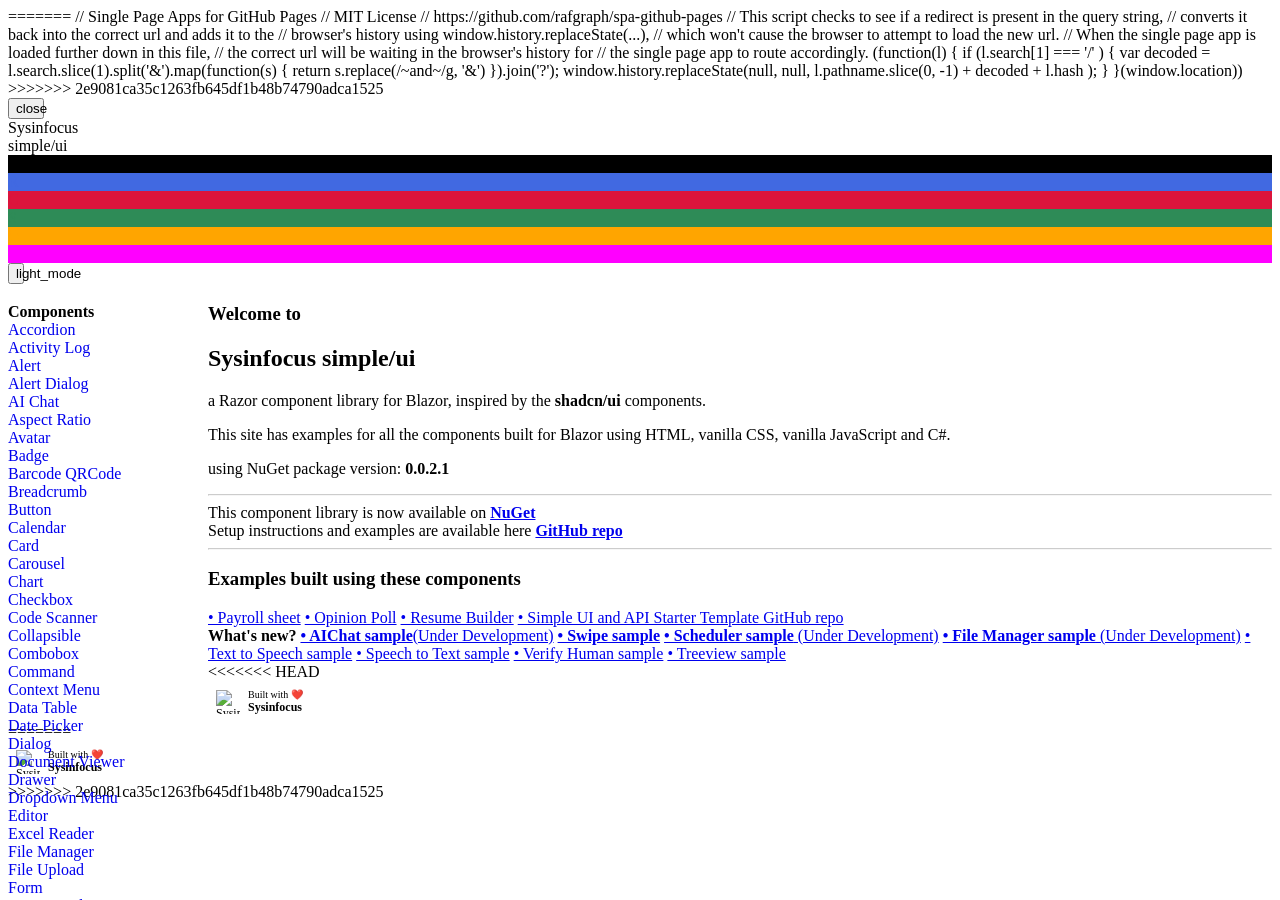
==== index.html @ c7c2d67d "Merge branch 'main' of https://github.com/Sysinfocus/shadcn-inspired" ====
<!DOCTYPE html>
<html lang="en">

<head>
    <meta charset="utf-8" />
    <title>Sysinfocus simple/ui - Blazor Components inspired by shadcn/ui</title>
    <meta name="viewport" content="width=device-width, initial-scale=1.0">
    <meta name="description" content="Sysinfocus simple/ui - Blazor Components inspired by shadcn/ui" />
    <base href="/shadcn-inspired/" />
    <link href="favicon.ico" rel="icon" />
    <link rel="preconnect" href="https://cdn.jsdelivr.net" />
    <link rel="preconnect" href="https://fonts.googleapis.com" />
    <link rel="preconnect" href="https://fonts.gstatic.com" />
    <link rel="preconnect" href="https://cdnjs.cloudflare.com" />
    <link rel="preconnect" href="https://unpkg.com" />
    <link href="css/app.css" rel="stylesheet" />    
    <link href="_content/Sysinfocus.AspNetCore.Components/styles.css" rel="stylesheet" />
    <link href="_content/Sysinfocus.AspNetCore.Components/Sysinfocus.AspNetCore.Components.bundle.scp.css" rel="stylesheet" />
    <link href="_content/Sysinfocus.AspNetCore.Components.AIChat/Sysinfocus.AspNetCore.Components.AIChat.bundle.scp.css" rel="stylesheet" />
    <script type="text/javascript">
<<<<<<< HEAD
        if (location.href.indexOf("github") >= 0) {
            document.querySelector("base").href = "/shadcn-inspired/";
            // Single Page Apps for GitHub Pages
            // MIT License
            // https://github.com/rafgraph/spa-github-pages
            // This script checks to see if a redirect is present in the query string,
            // converts it back into the correct url and adds it to the
            // browser's history using window.history.replaceState(...),
            // which won't cause the browser to attempt to load the new url.
            // When the single page app is loaded further down in this file,
            // the correct url will be waiting in the browser's history for
            // the single page app to route accordingly.

            (function(l) {
             if (l.search[1] === '/' ) {
              var decoded = l.search.slice(1).split('&').map(function(s) {
              return s.replace(/~and~/g, '&')
              }).join('?');
              window.history.replaceState(null, null,
                  l.pathname.slice(0, -1) + decoded + l.hash
               );
              }
             }(window.location))
         }
    </script>
=======

        // Single Page Apps for GitHub Pages
        // MIT License
        // https://github.com/rafgraph/spa-github-pages
        // This script checks to see if a redirect is present in the query string,
        // converts it back into the correct url and adds it to the
        // browser's history using window.history.replaceState(...),
        // which won't cause the browser to attempt to load the new url. 
        // When the single page app is loaded further down in this file,
        // the correct url will be waiting in the browser's history for
        // the single page app to route accordingly.
      
        (function(l) {
         if (l.search[1] === '/' ) {
          var decoded = l.search.slice(1).split('&').map(function(s) { 
          return s.replace(/~and~/g, '&')
          }).join('?');
          window.history.replaceState(null, null,
              l.pathname.slice(0, -1) + decoded + l.hash
           );
          }
         }(window.location))
      </script>
>>>>>>> 2e9081ca35c1263fb645df1b48b74790adca1525
</head>

<body>
    <div id="app">
        <div class="container">
            <div class="header-wrapper">
                <div class="header-overlay"></div>
                <div class="header-content">
                    <div class="flex g4 aic"><button type="button" id="btn-9e689f9f-df72-4635-8cf8-0d251e456dd4" class="sbc-button icon regular nostyle " style="width:36px; " b-dxlcnpbuql=""><span class="material-symbols-outlined" b-dxlcnpbuql="">close</span></button><a class="flex g4" href="." style="text-decoration: none; color: inherit; align-items: center"><div class="large desktop normal">Sysinfocus </div><div class="large normal" style="color: var(--btn-primary-bg)">simple/ui</div></a></div>
                    <div class="flex g4 aic">
                        <div class="sbc-avatar tiny " style="background-color: black; color: black" title="Default" b-0d20zdvh5e="">D</div>
                        <div class="sbc-avatar tiny " style="background-color: royalblue; color: royalblue" title="Royalblue" b-0d20zdvh5e="">R</div>
                        <div class="sbc-avatar tiny " style="background-color: crimson; color: crimson" title="Crimson" b-0d20zdvh5e="">C</div>
                        <div class="sbc-avatar tiny " style="background-color: seagreen; color: seagreen" title="Seagreen" b-0d20zdvh5e="">S</div>
                        <div class="sbc-avatar tiny " style="background-color: orange; color: orange" title="Orange" b-0d20zdvh5e="">O</div>
                        <div class="sbc-avatar tiny " style="background-color: magenta; color: magenta" title="Orange" b-0d20zdvh5e="">O</div>
                        <button type="button" id="btn-e5f72fc3-5f22-4e1c-9db5-f1f274aa58aa" class="sbc-button icon small nostyle rounded " style="width:36px;width: 0 " title="Toggle Theme" b-dxlcnpbuql=""><span class="material-symbols-outlined" b-dxlcnpbuql="">light_mode</span></button>
                    </div>
                </div>
            </div>
            <main>
                <div class="menu" style="position: fixed"><b>Components</b><a href="Examples/AccordionExample" class="menu-item ">Accordion</a><a href="Examples/ActivityLogExample" class="menu-item ">Activity Log</a><a href="Examples/AlertExample" class="menu-item ">Alert</a><a href="Examples/AlertDialogExample" class="menu-item ">Alert Dialog</a><a href="Examples/AIChatExample" class="menu-item ">AI Chat</a><a href="Examples/AspectRatioExample" class="menu-item ">Aspect Ratio</a><a href="Examples/AvatarExample" class="menu-item ">Avatar</a><a href="Examples/BadgeExample" class="menu-item ">Badge</a><a href="Examples/BarcodeQRCodeExample" class="menu-item ">Barcode QRCode</a><a href="Examples/BreadcrumbExample" class="menu-item ">Breadcrumb</a><a href="Examples/ButtonExample" class="menu-item ">Button</a><a href="Examples/CalendarExample" class="menu-item ">Calendar</a><a href="Examples/CardExample" class="menu-item ">Card</a><a href="Examples/CarouselExample" class="menu-item ">Carousel</a><a href="Examples/ChartExample" class="menu-item ">Chart</a><a href="Examples/CheckboxExample" class="menu-item ">Checkbox</a><a href="Examples/CodeScannerExample" class="menu-item ">Code Scanner</a><a href="Examples/CollapsibleExample" class="menu-item ">Collapsible</a><a href="Examples/ComboboxExample" class="menu-item ">Combobox</a><a href="Examples/CommandExample" class="menu-item ">Command</a><a href="Examples/ContextMenuExample" class="menu-item ">Context Menu</a><a href="Examples/DataTableExample" class="menu-item ">Data Table</a><a href="Examples/DatePickerExample" class="menu-item ">Date Picker</a><a href="Examples/DialogExample" class="menu-item ">Dialog</a><a href="Examples/DocumentViewerExample" class="menu-item ">Document Viewer</a><a href="Examples/DrawerExample" class="menu-item ">Drawer</a><a href="Examples/DropdownMenuExample" class="menu-item ">Dropdown Menu</a><a href="Examples/EditorExample" class="menu-item ">Editor</a><a href="Examples/ExcelReaderExample" class="menu-item ">Excel Reader</a><a href="Examples/FileManagerExample" class="menu-item ">File Manager</a><a href="Examples/FileUploadExample" class="menu-item ">File Upload</a><a href="Examples/FormExample" class="menu-item ">Form</a><a href="Examples/HoverCardExample" class="menu-item ">Hover Card</a><a href="Examples/InputExample" class="menu-item ">Input</a><a href="Examples/InputOTPExample" class="menu-item ">Input OTP</a><a href="Examples/LabelExample" class="menu-item ">Label</a><a href="Examples/LottieExample" class="menu-item ">Lottie</a><a href="Examples/MapsExample" class="menu-item ">Maps</a><a href="Examples/MenubarExample" class="menu-item ">Menubar</a><a href="Examples/NavigationMenuExample" class="menu-item ">Navigation Menu</a><a href="Examples/PaginationExample" class="menu-item ">Pagination</a><a href="Examples/PopoverExample" class="menu-item ">Popover</a><a href="Examples/ProgressExample" class="menu-item ">Progress</a><a href="Examples/RadioGroupExample" class="menu-item ">Radio Group</a><a href="Examples/ResizableExample" class="menu-item ">Resizable</a><a href="Examples/SaveFilePickerExample" class="menu-item ">Save File Picker</a><a href="Examples/SchedulerExample" class="menu-item ">Scheduler</a><a href="Examples/ScrollAreaExample" class="menu-item ">Scroll Area</a><a href="Examples/SelectExample" class="menu-item ">Select</a><a href="Examples/SeparatorExample" class="menu-item ">Separator</a><a href="Examples/SheetExample" class="menu-item ">Sheet</a><a href="Examples/SkeletonExample" class="menu-item ">Skeleton</a><a href="Examples/SignatureExample" class="menu-item ">Signature</a><a href="Examples/SliderExample" class="menu-item ">Slider</a><a href="Examples/SonnerExample" class="menu-item ">Sonner</a><a href="Examples/SortableExample" class="menu-item ">Sortable</a><a href="Examples/SpeechToTextExample" class="menu-item ">Speech To Text</a><a href="Examples/SwipeExample" class="menu-item ">Swipe</a><a href="Examples/SwitchExample" class="menu-item ">Switch</a><a href="Examples/TableExample" class="menu-item ">Table</a><a href="Examples/TabsExample" class="menu-item ">Tabs</a><a href="Examples/TextareaExample" class="menu-item ">Textarea</a><a href="Examples/TextToSpeechExample" class="menu-item ">Text To Speech</a><a href="Examples/TimePickerExample" class="menu-item ">Time Picker</a><a href="Examples/ToastExample" class="menu-item ">Toast</a><a href="Examples/ToggleExample" class="menu-item ">Toggle</a><a href="Examples/ToggleGroupExample" class="menu-item ">Toggle Group</a><a href="Examples/TooltipExample" class="menu-item ">Tooltip</a><a href="Examples/TreeviewExample" class="menu-item ">Treeview</a><a href="Examples/VerifyHumanExample" class="menu-item ">Verify Human</a><a href="Examples/VideoExample" class="menu-item ">Video</a><a href="Examples/WidgetExample" class="menu-item ">Widget</a></div>
                <style>
                    .menu-item { display: flex; justify-content: space-between; align-items: center; text-decoration: none !important }
                    .menu-item:hover { font-weight: bold }
                    .menu-item.active { font-weight: bold !important }
                </style><div class="examples" style="margin-left: 200px; width: calc(100% - 200px)">
                    <section>
                        <div class="flex-col g8">
                            <h3>Welcome to</h3>
                            <h2>Sysinfocus <span style="color: var(--btn-primary-bg)">simple/ui</span></h2>
                            <p>a Razor component library for Blazor, inspired by the <b>shadcn/ui</b> components.</p>
                            <p>This site has examples for all the components built for Blazor using HTML, vanilla CSS, vanilla JavaScript and C#.</p>
                            <p>using NuGet package version: <b>0.0.2.1</b></p>
                            <hr style="opacity: 0.5" />
                            <div class="flex-col g4 mt1">
                                <div class="mb1">
                                    This component library is now available on <a href="https://www.nuget.org/packages/Sysinfocus.AspNetCore.Components" target="_blank"><b>NuGet</b></a><br>
                                    Setup instructions and examples are available here <a href="https://github.com/sysinfocus/simple-ui" target="_blank"><b>GitHub repo</b></a>
                                </div>
                            </div>                            
                            <hr style="opacity: 0.5" />
                            <div class="flex-col mtb1 g8">
                                <h3 class="large">Examples built using these components</h3>
                                <a href="https://sparkling-marzipan-a92604.netlify.app/" target="_blank">• Payroll sheet</a>
                                <a href="https://opinion.sysinfocus.com/" target="_blank">• Opinion Poll</a>
                                <a href="https://gorgeous-raindrop-9b504f.netlify.app/" target="_blank">• Resume Builder</a>
                                <a href="https://github.com/Sysinfocus/SUIA" target="_blank">• Simple UI and API Starter Template GitHub repo</a>
                            </div>
                            <div class="sbc-separator-horizontal " b-a729lixv8b=""></div>
                            <div class="flex-col mtb1 g8">
                                <b>What's new?</b>
                                <a href="Examples/AIChatExample"><b>• AIChat sample</b>(Under Development)</a>
                                <a href="Examples/SwipeExample"><b>• Swipe sample</b></a>
                                <a href="Examples/SchedulerExample"><b>• Scheduler sample</b> (Under Development)</a>
                                <a href="Examples/FileManagerExample"><b>• File Manager sample</b> (Under Development)</a>
                                <a href="Examples/TextToSpeechExample">• Text to Speech sample</a>
                                <a href="Examples/SpeechToTextExample">• Speech to Text sample</a>
                                <a href="Examples/VerifyHumanExample">• Verify Human sample</a>
                                <a href="Examples/TreeviewExample">• Treeview sample</a>
                            </div>
                        </div>
                    </section>

<<<<<<< HEAD
                    <div class="mt1">
                        <style>
                            .sbc-about {
                                text-decoration: none;
                                width: fit-content;
                                display: flex;
                                gap: 0.5rem;
                                align-items: center;
                                font-size: 12px;
                                background-color: var(--primary-fg);
                                color: var(--primary-bg);
                                padding: 0.5rem;
                                border-radius: 6px;
                                transition: all 300ms ease-in-out
                            }

                                .sbc-about img {
                                    width: 24px;
                                    height: 24px;
                                    transition: all 300ms ease-in-out
                                }

                                .sbc-about div {
                                    display: flex;
                                    flex-direction: column
                                }

                                .sbc-about:hover {
                                    cursor: pointer
                                }

                                    .sbc-about:hover img {
                                        transform: scale(1.3)
                                    }
                        </style>
                        <a class="sbc-about" href="https://sysinfocus.com/simple-ui/" target="_blank">
                            <img src="https://sysinfocus.github.io/shadcn-inspired/favicon.ico" alt="Sysinfocus">
                            <div>
                                <small>Built with ❤️</small>
                                <b>Sysinfocus</b>
                            </div>
                        </a>
                    </div>
                </div>
            </main>
        </div>
        <!--<div class="app-loading"><span style="--d: 300ms"></span><span style="--d: 200ms"></span><span style="--d: 100ms"></span><span style="--d: 200ms"></span><span style="--d: 300ms"></span></div>-->
    </div>
    <script src="_framework/blazor.webassembly.js"></script>
</body>

</html>
=======
            <div class="mt1"><style>
    .sbc-about { text-decoration:none; width: fit-content; display: flex; gap: 0.5rem; align-items: center; font-size: 12px; background-color: var(--primary-fg); color: var(--primary-bg); padding: 0.5rem; border-radius: 6px; transition: all 300ms ease-in-out }
    .sbc-about img { width: 24px; height: 24px; transition: all 300ms ease-in-out }
    .sbc-about div { display: flex; flex-direction: column }
    .sbc-about:hover { cursor: pointer }
    .sbc-about:hover img { transform: scale(1.3) }
</style>
<a class="sbc-about" href="https://sysinfocus.com/simple-ui/" target="_blank"><img src="https://sysinfocus.github.io/shadcn-inspired/favicon.ico" alt="Sysinfocus">
    <div><small>Built with ❤️</small>
        <b>Sysinfocus</b></div></a></div></div></main></div>
        <!--<div class="app-loading"><span style="--d: 300ms"></span><span style="--d: 200ms"></span><span style="--d: 100ms"></span><span style="--d: 200ms"></span><span style="--d: 300ms"></span></div>-->
    </div>    
    <script src="_framework/blazor.webassembly.js"></script>
</body>

</html>
>>>>>>> 2e9081ca35c1263fb645df1b48b74790adca1525
---- css/app.css ----
* {
    margin: 0;
    padding: 0;
    box-sizing: border-box;
}

.container {
    width: 100%;
    max-height: 100vh;
    margin: auto;
}

main {
    display: grid;
    grid-template-columns: auto 1fr;
    gap: 0;
    max-width: 1400px;
    min-height: 100vh;
    margin: auto;
    padding-top: 50px;
    overflow: hidden;
}

.menu {
    display: flex;
    flex-direction: column;
    gap: 0.75rem;
    width: 200px;
    padding: 1rem;
    max-height: calc(100vh - 50px);
    overflow: auto;
}

    .menu a {
        text-decoration: none;
        font-size: 14px;
        color: var(--primary-fg);
    }

        .menu a.active {
            font-weight: 700;
        }

        .menu a:hover {
            text-decoration: underline;
        }

::-webkit-scrollbar {
    width: 8px;
    height: 8px;
}

    :hover::-webkit-scrollbar-thumb {
        background-color: var(--primary-border) !important;
        border-radius: 8px;
        cursor: default;
    }

.border {
    width: fit-content;
    border: 1px solid var(--primary-border);
    border-radius: 0.5rem;
    padding: 1rem;
    box-shadow: 0 1px 2px 0 var(--primary-border);
}

.examples {
    flex: 1;
    min-width: 300px;
    overflow: auto;
    padding: 1rem !important;
}

.menu-item {
    display: flex;
    gap: 1rem;
    color: var(--light-text) !important;
    align-items: center;
}

    .menu-item.active {
        color: var(--dark-text) !important;
        font-weight: 500 !important;
    }

.dot {
    width: 6px;
    height: 6px;
    border-radius: 50%;
    display: block;
}

.done {
    background-color: crimson;
}

.header-wrapper {
    display: flex;
    justify-content: space-between;
    padding: 0.5rem;
    flex: 1;
    position: fixed;
    top: 0;
    align-items: center;
    width: 100%;
    z-index: 1;
    box-shadow: 0 0 4px 0 var(--primary-border);
}

.header-overlay {
    background: var(--primary-bg-header);
    -webkit-backdrop-filter: blur(20px);
    backdrop-filter: blur(20px);
    position: absolute;
    left: 0;
    top: 0;
    width: 100%;
    height: 100%;
}

.header-content {    
    display: flex;
    justify-content: space-between;
    gap: 0;
    align-items: center;
    width: 100%;
    max-width: 1400px;
    z-index: 1;
    margin: auto        
}

.mobile { display: block; }
.mobile-only { display: none;}
pre { font-size: 15px; font-weight: 500; border: 1px solid #333; border-radius: 4px; padding: 1rem; overflow: auto }


@media screen and (max-width: 800px) {
    .mobile { display: none }
    .mobile-only { display: block; }
}

.codeblock { margin-top: 3rem !important; padding-top: 1rem; border-top: 1px solid var(--primary-border) }

.light {
    --primary-bg-header: rgba(255,255,255,0.2);
}

.dark {
    --primary-bg-header: rgba(0,0,0,0.2);
}

b {
    font-weight: 600
}

a {
    text-decoration: none;
    color: inherit
}

    a:hover {
        text-decoration: underline;
    }

.app-loading {
    position: fixed;
    left: 0;
    top: 0;
    width: 100vw;
    height: 100vh;
    display: flex;
    place-content: center;
    place-items: center;
    background-color: var(--primary-bg);
    z-index: 1;
    gap: 8px;
}

    .app-loading span {
        width: 16px;
        height: 16px;
        background-color: crimson;
        border-radius: 50%;
        animation: app-loading 1s ease-in-out var(--d) infinite
    }

@keyframes app-loading {
    0% {
        opacity: 0;
        transform: scale(0.8) translateY(4px)
    }

    50% {
        opacity: 0.5;
        transform: scale(1.2) translateY(-4px)
    }

    100% {
        opacity: 1;
        transform: scale(1) translateY(0px)
    }
}



#blazor-error-ui {
    background: lightyellow;
    bottom: 0;
    box-shadow: 0 -1px 2px rgba(0, 0, 0, 0.2);
    display: none;
    left: 0;
    padding: 0.6rem 1.25rem 0.7rem 1.25rem;
    position: fixed;
    width: 100%;
    z-index: 1000;
}

    #blazor-error-ui .dismiss {
        cursor: pointer;
        position: absolute;
        right: 0.75rem;
        top: 0.5rem;
    }

.blazor-error-boundary {
    background: url([data-uri]) no-repeat 1rem/1.8rem, #b32121;
    padding: 1rem 1rem 1rem 3.7rem;
    color: white;
}

    .blazor-error-boundary::after {
        content: "An error has occurred."
    }
---- _content/Sysinfocus.AspNetCore.Components/styles.css ----
@import url(https://fonts.googleapis.com/css2?family=Material+Symbols+Outlined:opsz,wght,FILL,GRAD@24,400,0,0);
/* geist-sans-latin-300-normal */
@font-face {
    font-family: 'Geist Sans';
    font-style: normal;
    font-display: swap;
    font-weight: 200;
    src: url(https://cdn.jsdelivr.net/fontsource/fonts/geist-sans@latest/latin-200-normal.woff2) format('woff2'), url(https://cdn.jsdelivr.net/fontsource/fonts/geist-sans@latest/latin-200-normal.woff) format('woff');
}
/* geist-sans-latin-500-normal */
@font-face {
    font-family: 'Geist Sans';
    font-style: normal;
    font-display: swap;
    font-weight: 400;
    src: url(https://cdn.jsdelivr.net/fontsource/fonts/geist-sans@latest/latin-400-normal.woff2) format('woff2'), url(https://cdn.jsdelivr.net/fontsource/fonts/geist-sans@latest/latin-400-normal.woff) format('woff');
}
/* geist-sans-latin-700-normal */
@font-face {
    font-family: 'Geist Sans';
    font-style: normal;
    font-display: swap;
    font-weight: 700;
    src: url(https://cdn.jsdelivr.net/fontsource/fonts/geist-sans@latest/latin-700-normal.woff2) format('woff2'), url(https://cdn.jsdelivr.net/fontsource/fonts/geist-sans@latest/latin-700-normal.woff) format('woff');
}

:root {
    --grid-height: 200px;
}

.light {
    --color-scheme: light;
    --menu-bg: #a6a6a622;
    --light-bg: #ffffff;
    --light-fg: #25252b;
    --light-bdr: #d4d4d5;
    --light: white;
    --dark: black;
    --body-primary-bg: var(--light-bg);
    --body-primary-fg: var(--light-fg);
    --primary-bg: #ffffff;
    --primary-fg: var(--light-fg);
    --primary-border: var(--light-bdr);
    --primary-bg-hover: var(--light-fg);
    --primary-fg-hover: var(--light-bg);
    --primary-border-hover: #cccccc;
    --btn-primary-bg: #18181b;
    --btn-primary-fg: #f4f4f5;
    --btn-primary-border: #e4e4e7;
    --btn-secondary-bg: #e4e4e5;
    --btn-secondary-fg: #18181b;
    --btn-secondary-border: #e4e4e7;
    --btn-destructive-bg: #dc2626;
    --btn-destructive-fg: #f4f4f5;
    --btn-destructive-border: #e4e4e7;
    --btn-outline-bg: transparent;
    --btn-outline-fg: var(--btn-secondary-fg);
    --btn-outline-border: #e4e4e7;
    --btn-ghost-bg: transparent;
    --btn-ghost-fg: var(--btn-secondary-fg);
    --btn-ghost-border: transparent;
    --btn-link-bg: transparent;
    --btn-link-fg: var(--btn-secondary-fg);
    --btn-link-border: transparent;
    --btn-icon-bg: transparent;
    --btn-icon-fg: var(--btn-secondary-fg);
    --btn-icon-border: #e4e4e7;
    --btn-loading-bg: var(--btn-primary-bg);
    --btn-loading-fg: var(--btn-primary-fg);
    --btn-loading-border: #e4e4e7;
    --btn-outline-bg-hover: var(--btn-secondary-bg);
    --overlay-bg: #18181b;
    --alert-dialog-bg: #fafafa;
    --alert-dialog-border: #fafafa;
    --toggle-bg: #e4e4e7;
    --toggle-fg: var(--light-bg);
    --toggle-checked: #18181b;
    --table-header: #f4f4f5;
    --table-row-bg: #f4f4f5;
    --table-footer: #f4f4f5;
    --error: #ef4444;
    --success-bg: seagreen;
    --success-fg: var(--btn-primary-fg);
    --warning-bg: orange;
    --warning-fg: #111;
    --info-bg: #44bcef;
    --info-fg: #111;
    --error-bg: var(--error);
    --error-fg: #fff;
    --dark-text: #09090b;
    --medium-text: #6a6a6a;
    --light-text: #71717a;
    --data-table-border: #f4f4f5;
    --data-table-row: #f4f4f5;
    --data-table-row-hover: #f4f4f5;
}

.dark {
    --color-scheme: dark;
    --menu-bg: #00000022;
    --light: white;
    --dark: black;
    --body-primary-bg: #111111;
    --body-primary-fg: #fafafa;
    --primary-bg: #09090b;
    --primary-fg: #fafafa;
    --primary-border: #25252b;
    --primary-bg-hover: #25252b;
    --primary-fg-hover: #ffffff;
    --primary-border-hover: #25252b;
    --btn-primary-bg: #fafafae6;
    --btn-primary-fg: #18181b;
    --btn-primary-border: #fafafae6;
    --btn-secondary-bg: #27272a;
    --btn-secondary-fg: #fafafa;
    --btn-secondary-border: #27272a;
    --btn-destructive-bg: #7f1d1de6;
    --btn-destructive-fg: #fafafa;
    --btn-destructive-border: #7f1d1de6;
    --btn-outline-bg: transparent;
    --btn-outline-fg: var(--btn-secondary-fg);
    --btn-outline-border: var(--btn-secondary-bg);
    --btn-ghost-bg: transparent;
    --btn-ghost-fg: var(--btn-secondary-fg);
    --btn-ghost-border: transparent;
    --btn-link-bg: transparent;
    --btn-link-fg: var(--btn-secondary-fg);
    --btn-link-border: transparent;
    --btn-icon-bg: transparent;
    --btn-icon-fg: var(--btn-secondary-fg);
    --btn-icon-border: #e4e4e7;
    --btn-loading-bg: var(--btn-primary-bg);
    --btn-loading-fg: var(--btn-primary-fg);
    --btn-loading-border: #e4e4e7;
    --btn-outline-bg-hover: var(--btn-secondary-bg);
    --overlay-bg: #020202;
    --alert-dialog-bg: #09090b;
    --alert-dialog-border: #25252b;
    --toggle-bg: #27272a;
    --toggle-fg: #09090b;
    --toggle-checked: #fafafa;
    --table-header: #17171a;
    --table-row-bg: #17171a;
    --table-footer: #17171a;
    --error: #ef4444;
    --success-bg: seagreen;
    --success-fg: #fff;
    --warning-bg: orange;
    --warning-fg: #111;
    --info-bg: #44bcef;
    --info-fg: #111;
    --error-bg: var(--error);
    --error-fg: #fff;
    --dark-text: #fafafa;
    --medium-text: #6a6a6a;
    --light-text: #a1a1aa;
    --data-table-border: #17171a;
    --data-table-row: #17171a;
    --data-table-row-hover: #17171a;
}

.crimson {
    --btn-primary-bg: crimson;
    --btn-primary-fg: #f4f4f5;
}
.royalblue {
    --btn-primary-bg: royalblue;
    --btn-primary-fg: #f4f4f5;
}
.seagreen {
    --btn-primary-bg: seagreen;
    --btn-primary-fg: #f4f4f5;
}
.magenta {
    --btn-primary-bg: magenta;
    --btn-primary-fg: #f4f4f5;
}
.orange {
    --btn-primary-bg: orange;
    --btn-primary-fg: #333333;
}

html {
    height: -webkit-fill-available;
    color-scheme: var(--color-scheme);
}

body {
    height: -webkit-fill-available;
    font-family: 'Geist Sans', sans-serif;
    transition: all 300ms ease-in-out;
    background-color: var(--body-primary-bg);
    color: var(--body-primary-fg);
}

input, textarea, select, button {
    font-family: inherit;
}

.w0 { width: 0; }
.w100 { width: 100%; }
.w50 { width: 50%; }
.h0 { height: 0; }
.h100 { height: 100%; }
.h50 { height: 50%;}

.flex {
    display: flex;
    flex-direction: row;
    gap: 1rem;
    align-items: center;
}

.f1 { flex: 1 }
.nowrap {
    flex-wrap: nowrap;
}
.wrap {
    flex-wrap: wrap;
}

.flex-col {
    display: flex;
    flex-direction: column;
    gap: 1rem
}

.jcsa {
    justify-content: space-around;
}

.jcsb {
    justify-content: space-between;
}

.jcse {
    justify-content: space-evenly;
}

.jcs {
    justify-content: flex-start;
}

.jcc {
    justify-content: center;
}

.jce {
    justify-content: flex-end;
}

.aifs {
    align-items: flex-start;
}

.aife {
    align-items: flex-end;
}

.aic {
    align-items: center;
}

.mtb1 {
    margin: 1rem 0
}
.mt0 {
    margin-top: 0rem;
}

.mb0 {
    margin-bottom: 0rem;
}
.mt05 {
    margin-top: 0.5rem;
}

.mb05 {
    margin-bottom: 0.5rem;
}
.mt1 {
    margin-top: 1rem;
}
.mb1 {
    margin-bottom: 1rem;
}

.mlr1 {
    margin: 0 1rem
}

.ptb1 {
    padding: 1rem 0
}

.plr1 {
    padding: 0 1rem
}
.pt1 {
    padding-top: 1rem;
}

.pb1 {
    padding-bottom: 1rem;
}

.f-1 {
    flex: 1
}

.g0 {
    gap: 0;
}

.g4 {
    gap: 4px
}

.g8 {
    gap: 8px
}

.g12 {
    gap: 12px;
}

h1 {
    font-size: 36px;
    letter-spacing: -0.85px;
    font-weight: bold
}

h2 {
    font-size: 30px;
    letter-spacing: -0.85px;
    font-weight: bold
}

h3 {
    font-size: 24px;
    letter-spacing: -0.25px;
    font-weight: bold
}

h4 {
    font-size: 20px;
    letter-spacing: -0.85px;
    font-weight: bold
}

.lead {
    font-size: 20px;
    font-weight: 400;
    color: var(--light-text);
    letter-spacing: 0px;
}

.large {
    font-size: 18px;
    font-weight: 600;
    color: var(--dark-text);
    letter-spacing: 0px;
}

.small {
    font-size: 14px;
    font-weight: 500;
    color: var(--dark-text);
    letter-spacing: 0px;
}

.muted {
    font-size: 14px;
    font-weight: 400;
    color: var(--light-text);
    letter-spacing: 0px;
}
.muted-color {
    color: var(--light-text);
}
.regular {
    font-size: 16px;
    font-weight: normal;
    color: var(--medium-text);
}

.inline {
    font-size: 14px;
    font-family: monospace;
    font-weight: 600;
    color: var(--dark-text);
    letter-spacing: -0.25px;
}
.error {
    color: var(--error);
    font-size: 14px;
    margin-top: 0.5rem;
}
.mobile { display: none }

.ta-left { text-align: left }
.ta-center { text-align: center }
.ta-right { text-align: right }
.ta-justify { text-align: justify }
.pointer { cursor: pointer }
.default { cursor: default }

::placeholder { opacity: 0.65; }

.normal {font-weight: normal;}
.fs-1 { font-size: 1rem;}
.fs-2 { font-size: 2rem;}
.fs-3 { font-size: 3rem;}
.fs-4 { font-size: 4rem;}
.fs-5 { font-size: 5rem;}
.fs-6 { font-size: 6rem;}

@media screen and (max-width: 800px)
{
    :root { --grid-height: 270px !important }
    .mobile { display: unset }
    .desktop { display: none }
    input:focus { font-size: 16px!important }
}

/* Animations */
.slide-in { animation: slideIn 300ms ease-in-out var(--delay, 0) forwards; }
@keyframes slideIn {
    from { transform: translateX(100px); opacity: 0; }
    to { transform: translateX(0); opacity: 1; }
}
.slide-out { animation: slideOut 300ms ease-in-out var(--delay, 0) forwards; }
@keyframes slideOut {
    from { transform: translateX(-100px); opacity: 0; }
    to { transform: translateX(0); opacity: 1; }
}
.fade-in { animation: fadeIn 300ms ease-in-out var(--delay, 0) forwards; }
@keyframes fadeIn {
    from { opacity: 0; }
    to { opacity: 1; }
}
.fade-out { animation: fadeOut 300ms ease-in-out var(--delay, 0) forwards; }
@keyframes fadeOut {
    from { opacity: 1; }
    to { opacity: 0; }
}

.test { background-color: yellow }
---- _content/Sysinfocus.AspNetCore.Components/Sysinfocus.AspNetCore.Components.bundle.scp.css ----
/* _content/Sysinfocus.AspNetCore.Components/Accordion.razor.rz.scp.css */
.sbc-accordion[b-r2j58ysol1] {
    display: flex;
    flex-direction: column;
    gap: 1rem;
    width: 100%;
}
/* _content/Sysinfocus.AspNetCore.Components/AccordionItem.razor.rz.scp.css */
.sbc-accordion-item[b-yn8kze91g8] {
    --minHeight: 100%;
    display: flex;
    flex-direction: column;
    gap: 1rem;
    width: 100%;
    border-bottom: 1px solid var(--primary-border);
}

.sbc-accordion-item-header[b-yn8kze91g8] {
    display: flex;
    flex-direction: row;
    justify-content: space-between;
    align-items: center;
    font-size: 14px;
    font-weight: 600;
    user-select: none;
}

.sbc-accordion-item-header-icon[b-yn8kze91g8]  svg {
    width: 16px;
    height: 16px;
    color: inherit;
    transition: transform 150ms ease-out;
}

.sbc-accordion-item-header-icon.show[b-yn8kze91g8]  svg {
    transform: rotate(180deg)
}

.sbc-accordion-item-header:hover[b-yn8kze91g8] {
    cursor: pointer;
    opacity: 0.75;
/*    text-decoration: underline;
    text-underline-offset: 4px;*/
}

.sbc-accordion-item-content[b-yn8kze91g8] {
    line-height: 1.25rem;
    font-size: 0.85rem;
}

    .sbc-accordion-item-content.show[b-yn8kze91g8] {
        animation: show-b-yn8kze91g8 300ms linear forwards;        
    }


    .sbc-accordion-item-content.hide[b-yn8kze91g8] {
        animation: hide-b-yn8kze91g8 1ms linear forwards;        
    }

@keyframes show-b-yn8kze91g8 {
    from {
        opacity: 0;
        height: 0px;
    }
    to {
        opacity: 1;
        height: var(--minHeight);
        pointer-events: unset;
        margin-bottom: 1rem;
    }
}

@keyframes hide-b-yn8kze91g8 {
    from {
        opacity: 1;
        height: auto;
    }
    to {
        opacity: 0;
        height: 0;
        pointer-events: none;
        margin-bottom: 0;
    }
}
/* _content/Sysinfocus.AspNetCore.Components/ActivityLog.razor.rz.scp.css */
.sbc-activity-log[b-wsnmzwy8v6] { display: flex; flex-direction: column; gap: 1rem; align-items: center; position: relative; }
.sbc-log[b-wsnmzwy8v6] { display: grid; grid-template-columns: 1fr auto 1fr; align-items: center; column-gap: 1rem; position: relative; opacity: 0; width: 100%; }
.sbc-log[b-wsnmzwy8v6]::before { content:''; position: absolute; top: 50%; transform: translateX(-50%); left: 50%; width: 75px; z-index: -10; border: 1px dotted var(--primary-border); }
.sbc-log[b-wsnmzwy8v6]::after { content:''; position: absolute; transform: translateX(-50%); top: 0%; left: 50%; height: 200%; flex: 1; z-index: -10; border: 1px solid var(--primary-border);  } 
.sbc-log img[b-wsnmzwy8v6] { width: 48px; height: 48px; border-radius: 50%; border: 3px solid var(--primary-border); padding: 3px; background-color: var(--primary-bg); z-index: 1; }   
.sbc-log .data[b-wsnmzwy8v6] { padding: 0 0.5rem }
.sbc-log .data.ra[b-wsnmzwy8v6] { text-align: right; }     
.sbc-log .data.la[b-wsnmzwy8v6] { text-align: left; }
/* _content/Sysinfocus.AspNetCore.Components/Alert.razor.rz.scp.css */
.sbc-alert[b-ugm5p4ut6w] {
    display: flex;
    flex-direction: row;
    gap: 1rem;
    border: 1px solid var(--primary-border);
    padding: 0.75rem 1rem;
    border-radius: 0.5rem;
}

    .sbc-alert span[b-ugm5p4ut6w] {
        cursor: default;
    }

.sbc-alert-header[b-ugm5p4ut6w] {
    font-size: 16px;
    font-weight: 600;
    color: var(--dark-text);
    line-height: 1.5rem;
}

.destructive[b-ugm5p4ut6w], .destructive[b-ugm5p4ut6w]  * {
    border-color: var(--error);
    color: var(--error) !important;
}

.success[b-ugm5p4ut6w], .success[b-ugm5p4ut6w]  * {
    border-color: var(--success-bg);
    color: var(--success-bg) !important;
}

.warning[b-ugm5p4ut6w], .warning[b-ugm5p4ut6w]  * {
    border-color: var(--warning-bg);
    color: var(--warning-bg) !important;
}

.info[b-ugm5p4ut6w], .info[b-ugm5p4ut6w]  * {
    border-color: var(--info-bg);
    color: var(--info-bg) !important;
}

.sbc-alert-content[b-ugm5p4ut6w] {
    font-size: 14px;
    color: var(--light-text);
}
/* _content/Sysinfocus.AspNetCore.Components/AlertDialog.razor.rz.scp.css */
.sbc-alertdialog[b-mwh1mqozj1] {
    position: fixed;
    left: 0;
    top: 0;
    width: 100vw;
    height: 100vh;
    z-index: 100;
    display: flex;
    justify-content: center;
    align-items: center;
    pointer-events: fill;
}

.sbc-alertdialog-overlay[b-mwh1mqozj1] {
    position: fixed;
    left: 0;
    top: 0;
    background-color: var(--overlay-bg);
    width: 100vw;
    height: 100vh;
    opacity: 0.9;
    z-index: 0;    
}

.sbc-alertdialog-alert[b-mwh1mqozj1] {
    z-index: 1;    
    padding: 1.5rem;    
    background-color: var(--alert-dialog-bg);
    border: 1px solid var(--alert-dialog-border);
    border-radius: 0.5rem;
    display: flex;
    flex-direction: column;
    gap: 1rem;
}

.sbc-alertdialog-header[b-mwh1mqozj1] {
    display: flex;
    align-items: center;
    gap: 8px;
    font-size: 18px;
    font-weight: 600;
}
.sbc-alertdialog-content[b-mwh1mqozj1] {
    line-height: 1.25rem;
    font-size: 0.9rem;
    opacity: 0.65;
}

.sbc-alertdialog-footer[b-mwh1mqozj1] {
    display: flex;
    flex-direction: row;
    gap: 0.5rem;
    justify-content: end;
}

.show[b-mwh1mqozj1] {
    animation: show-b-mwh1mqozj1 300ms ease-in-out both;
}
@keyframes show-b-mwh1mqozj1 {
    from { opacity: 0; transform: scale(0.85); }
    to { opacity: 1; transform: scale(1); }
}
/* _content/Sysinfocus.AspNetCore.Components/AspectRatio.razor.rz.scp.css */
.sbc-aspect-ratio[b-wp8h2lk0ts] {
    overflow: hidden;
    object-fit: cover;
    position: relative;    
}
.sbc-aspect-ratio > *[b-wp8h2lk0ts] {
    width: 100%;    
    aspect-ratio: inherit;
}
/* _content/Sysinfocus.AspNetCore.Components/Avatar.razor.rz.scp.css */
.sbc-avatar[b-0d20zdvh5e] {
    border-radius: 50%;
    background-color: var(--primary-fg);
    color: var(--primary-bg);
    aspect-ratio: 1 / 1;
    overflow: hidden;
    display: flex;
    place-content: center;
    align-items: center;    
    font-weight: 500;
    cursor: pointer;    
}

.disabled[b-0d20zdvh5e] {
    opacity: 0.5;
    cursor: default;
    pointer-events: none;
}

.sbc-avatar img[b-0d20zdvh5e] {
    width: 100%;
    object-fit: cover;
    aspect-ratio: 1 / 1;
    transform: scale(1);
    transition: transform 150ms ease-out;
}

.sbc-avatar img:hover[b-0d20zdvh5e] {
    transform: scale(1.1);
}

.small[b-0d20zdvh5e] {
    width: 32px;
    font-size: 14px;
}
.regular[b-0d20zdvh5e] {
    width: 48px;
    font-size: 18px;
}
.large[b-0d20zdvh5e] {
    width: 64px;
    font-size: 24px;
}
.tiny[b-0d20zdvh5e] {
    width: 24px;
    font-size: 12px;
}
/* _content/Sysinfocus.AspNetCore.Components/Badge.razor.rz.scp.css */
.sbc-badge[b-l2s21howrn] {
    height: 22px;
    padding-inline: 10px;
    border-radius: 6px;
    font-size: 12px;
    font-weight: 500;
    cursor: default;
    transition: opacity 150ms ease-in-out;
    display: flex;
    align-items: center;
    user-select: none;
}

    .sbc-badge:hover[b-l2s21howrn] {
        opacity: 0.85;
    }

    .sbc-badge.pointer:hover[b-l2s21howrn] {
        cursor: pointer;
    }

.default[b-l2s21howrn] {
    background-color: var(--btn-primary-bg);
    color: var(--btn-primary-fg);
}

.secondary[b-l2s21howrn] {
    background-color: var(--btn-secondary-bg);
    color: var(--btn-secondary-fg);
}

.outline[b-l2s21howrn] {
    background-color: transparent;
    border: 1px solid var(--primary-border);
    color: var(--primary-fg) !important;
}

.destructive[b-l2s21howrn] {
    background-color: var(--btn-destructive-bg);
    color: var(--btn-destructive-fg);
}

.success[b-l2s21howrn] {
    background-color: var(--success-bg);
    color: var(--success-fg);
}

.warning[b-l2s21howrn] {
    background-color: var(--warning-bg);
    color: var(--warning-fg);
}

.info[b-l2s21howrn] {
    background-color: var(--info-bg);
    color: var(--info-fg);
}
/* _content/Sysinfocus.AspNetCore.Components/Breadcrumb.razor.rz.scp.css */
.sbc-breadcrumb[b-gqs9kpqssi] {
    display: flex;
    flex-direction: row;
    align-items: center;
    gap: 8px;
    font-size: 14px;
    cursor: default;
}

.sbc-breadcrumb-item[b-gqs9kpqssi] {
    text-decoration: none;
    color: var(--primary-fg);
    opacity: 0.65;
    font-weight: 400;
}
.sbc-breadcrumb-item:hover[b-gqs9kpqssi] {
    opacity: 1;
}
.sbc-breadcrumb .material-symbols-outlined[b-gqs9kpqssi] {
    opacity: 0.5;
}

[b-gqs9kpqssi] .sbc-breadcrumb-separator {
    line-height: 0rem;
    opacity: 0.5;
}
.current-item[b-gqs9kpqssi] {
    font-weight: 400;
}
/* _content/Sysinfocus.AspNetCore.Components/Button.razor.rz.scp.css */
.sbc-button[b-dxlcnpbuql] {
    font-family: inherit;
    font-size: 14px;
    font-weight: 500;
    min-height: 36px;
    padding: 8px 16px;
    border: 1px solid transparent;
    border-radius: 6px;
    outline: transparent;
    transition: all 100ms ease;
    text-overflow: ellipsis;
    white-space: nowrap;
    display: flex;
    gap: 8px;
    align-items: center;
    user-select: none;
}

.primary[b-dxlcnpbuql] {
    background-color: var(--btn-primary-bg);
    color: var(--btn-primary-fg);
}

.secondary[b-dxlcnpbuql] {
    background-color: var(--btn-secondary-bg);
    color: var(--btn-secondary-fg);
}

.destructive[b-dxlcnpbuql] {
    background-color: var(--btn-destructive-bg);
    color: var(--btn-destructive-fg);
}
.success[b-dxlcnpbuql] {
    background-color: var(--success-bg);
    color: var(--success-fg);
}
.warning[b-dxlcnpbuql] {
    background-color: var(--warning-bg);
    color: var(--warning-fg);
}
.info[b-dxlcnpbuql] {
    background-color: var(--info-bg);
    color: var(--info-fg);
}

.outline[b-dxlcnpbuql] {
    background-color: var(--btn-outline-bg);
    color: var(--btn-outline-fg);
    border: 1px solid var(--btn-outline-border);
}

.outline:hover[b-dxlcnpbuql],
.outline:focus[b-dxlcnpbuql] {
    background-color: var(--btn-outline-bg-hover);
}

.ghost[b-dxlcnpbuql] {
    background-color: var(--btn-outline-bg);
    color: var(--btn-outline-fg);
}

.ghost:hover[b-dxlcnpbuql],
.ghost:focus[b-dxlcnpbuql] {
    background-color: var(--btn-outline-bg-hover);
}

.link[b-dxlcnpbuql] {
    background-color: var(--btn-outline-bg);
    color: var(--btn-outline-fg);
}

.link:hover[b-dxlcnpbuql],
.link:focus[b-dxlcnpbuql] {
    opacity: 1;
    text-decoration: underline;
    text-decoration-color: var(--btn-outline-fg);
    text-underline-offset: 4px;
}

.icon[b-dxlcnpbuql] {
    background-color: var(--btn-outline-bg);
    color: var(--btn-outline-fg);
    height: 36px;
    width: 36px;
    display: flex;
    justify-content: center;
    align-items: center;
    border: 1px solid var(--btn-outline-border);
}

.icon span[b-dxlcnpbuql] {
    font-size: 20px;    
}

.icon:not(:disabled):hover[b-dxlcnpbuql],
.icon:not(:disabled):focus[b-dxlcnpbuql] {
    background-color: var(--btn-outline-bg-hover);
}

.loading[b-dxlcnpbuql] {
    background-color: var(--btn-loading-bg);
    color: var(--btn-loading-fg);
    display: flex;
    gap: 8px;
    justify-content: center;
    align-items: center;
    border: 1px solid var(--btn-outline-border);
    opacity: 0.5;
}

.loading span[b-dxlcnpbuql] {
    font-size: 18px;
}

/* .light .outline,
.light .icon {
    box-shadow: 0 1px 2px 0 var(--btn-outline-border);
} */

.rotate[b-dxlcnpbuql] {
    animation: rotate-b-dxlcnpbuql 1s linear infinite;
}

@keyframes rotate-b-dxlcnpbuql {
    from {
        transform: rotate(0deg);
    }

    to {
        transform: rotate(360deg);
    }
}

.sbc-button:not(:disabled):hover[b-dxlcnpbuql],
.sbc-button:not(:disabled):focus[b-dxlcnpbuql],
.sbc-button:not(:disabled).loading:hover[b-dxlcnpbuql] {
    cursor: pointer;
    opacity: 0.85;
}

.nostyle[b-dxlcnpbuql] {
    color: var(--btn-outline-fg);
    padding: 0;
    background-color: transparent;
    border: none;
    box-shadow: none;
}

.rounded[b-dxlcnpbuql] {
    border-radius: 50%;
}

.nostyle:hover[b-dxlcnpbuql],
.nostyle:focus[b-dxlcnpbuql] {
    background-color: transparent;
    cursor: default;
}

.sbc-button:not(:disabled):active[b-dxlcnpbuql] {
    opacity: 1;
}

.regular span[b-dxlcnpbuql] {
    font-size: 18px;
}

.small[b-dxlcnpbuql] {
    padding: 8px 16px;
    min-height: unset;
    height: 28px;
    font-size: 12px;
}

.small span[b-dxlcnpbuql] {
    font-size: 14px;
}

.large[b-dxlcnpbuql] {
    min-height: unset;
    height: 44px;
    font-size: 16px;
}

.large span[b-dxlcnpbuql] {
    font-size: 22px;
}

.success[b-dxlcnpbuql] {
    background-color: var(--success-bg);
    color: var(--success-fg);
}
.warning[b-dxlcnpbuql] {
    background-color: var(--warning-bg);
    color: var(--warning-fg);
}
.error[b-dxlcnpbuql] {
    background-color: var(--error-bg);
    color: var(--error-fg);
}
.info[b-dxlcnpbuql] {
    background-color: var(--info-bg);
    color: var(--info-fg);
}

.sbc-button:disabled[b-dxlcnpbuql] {
    pointer-events: none;
}
/* _content/Sysinfocus.AspNetCore.Components/Calendar.razor.rz.scp.css */
.sbc-date-picker-wrapper[b-7d73tkmg3g] {
    outline: transparent;
    overflow: hidden;
    user-select: none;
}

.sbc-date-picker[b-7d73tkmg3g] {
    background-color: var(--primary-bg);
    min-width: fit-content;
    min-height: fit-content;
    width: 100%;
    height: 100%;
    border: 1px solid var(--primary-border);
    padding: 12px;
    font-family: inherit;
    border-radius: 0.5rem;
    z-index: 100;
}

.sbc-date-picker-header button[b-7d73tkmg3g],
.sbc-date-picker-days button[b-7d73tkmg3g] {
    background-color: var(--primary-bg);
    color: var(--primary-fg);
    border: 1px solid transparent;
    padding: 4px;
    min-height: 36px;
    font-size: 0.9rem;
    font-weight: 500;
    min-width: 36px;
    border-radius: 6px;
    outline: transparent;
}

.sbc-date-picker-content[b-7d73tkmg3g] {
    display: flex;
    flex-direction: column;
    flex: 1;
    height: calc(100% - 2.25rem);
}

.sbc-date-picker-content button:not(:disabled):hover[b-7d73tkmg3g] {
    cursor: pointer;
    background-color: var(--btn-secondary-bg);
    color: var(--btn-secondary-fg);
}

.sbc-date-picker-content button.today[b-7d73tkmg3g] {
    background-color: var(--btn-secondary-bg);
    color: var(--btn-secondary-fg);
    border: 1px solid transparent;
}

.sbc-date-picker-content button.selected[b-7d73tkmg3g] {
    background-color: var(--btn-primary-bg) !important;
    color: var(--btn-primary-fg) !important;
    border: 1px solid transparent !important;
}

.sbc-date-picker-content button:focus[b-7d73tkmg3g] {
    border: 1px solid var(--primary-border);
}

.sbc-date-picker-header[b-7d73tkmg3g] {
    display: flex;
    justify-content: space-between;
    align-items: center;
}

.sbc-date-picker-days[b-7d73tkmg3g] {
    display: grid;
    height: 100%;
    grid-template-columns: repeat(7, 1fr);    
    gap: 1px;
    row-gap: 0.5rem;
    text-align: center;
}

.sbc-date-picker-weekdays[b-7d73tkmg3g] {
    display: grid;
    grid-template-columns: repeat(7, 1fr);
    gap: 1px;
    font-size: 13px;
    opacity: 0.75;
    text-align: center;
    margin: 1rem 0;
}

.prev-month[b-7d73tkmg3g], .next-month[b-7d73tkmg3g] {
    opacity: 0.5;
}

.month-year[b-7d73tkmg3g] {
    font-size: 15px;
    font-weight: 600;
    cursor: default;
}

.back[b-7d73tkmg3g], .next[b-7d73tkmg3g] {
    display: flex;
    justify-content: center;
    align-items: center;
    padding: 2px !important;
    background-color: transparent;
    border: 1px solid var(--primary-border);
    border-radius: 6px;
}
    
    .pnyear[b-7d73tkmg3g] {
        font-size: 18px !important;
    }

    .back:hover[b-7d73tkmg3g],
    .next:hover[b-7d73tkmg3g] {
        cursor: pointer;
        background-color: var(--btn-secondary-bg);
    }

.show[b-7d73tkmg3g] {
    visibility: visible;
    opacity: 1;
    /* animation: show 150ms ease-out forwards; */
}

@keyframes show-b-7d73tkmg3g {
    from {
        opacity: 0;
        transform: scale(0.8)
    }

    to {
        opacity: 1;
        transform: scale(1)
    }
}

.clear-btn[b-7d73tkmg3g] {
    background-color: var(--btn-secondary-bg);
    color: var(--btn-secondary-fg);
    border-radius: 50%;
    outline: transparent;
    transition: 150ms ease-in-out all;
}

    .clear-btn:hover[b-7d73tkmg3g],
    .clear-btn:focus[b-7d73tkmg3g] {
        background-color: var(--btn-primary-bg);
        color: var(--btn-primary-fg);
        cursor: pointer;
    }

.sbc-date-picker-days button:disabled[b-7d73tkmg3g] {
    opacity: 0.5;
}
/* _content/Sysinfocus.AspNetCore.Components/Card.razor.rz.scp.css */
.sbc-card[b-booeh01of8] {
    display: flex;
    height: 100%;
    flex: 1;
    overflow: hidden;
    flex-direction: column;
    gap: 1rem;
    border: 1px solid var(--primary-border);
    background-color: var(--primary-bg);
    color: var(--primary-fg);
    border-radius: 0.5rem;
}

.sbc-card-header[b-booeh01of8] {
    padding: 1rem 1.5rem;
    padding-bottom: 0;
    display: flex;
    flex-direction: column;
    gap: 0;
    overflow: hidden;
}

.sbc-card-header[b-booeh01of8]  h3:first-child {
    font-size: 16px;
    line-height: 2rem;
}

.sbc-card-header[b-booeh01of8]  p {
    font-size: 14px;
    opacity: 0.75;
}

.sbc-card-content[b-booeh01of8] {
    position: relative;
    padding: 0.5rem 1.5rem;
    display: flex;
    flex-direction: column;
    overflow: hidden;
    gap: 1rem;
    flex: 1;
}

.sbc-card-footer[b-booeh01of8] {    
    width: 100%;
    display: flex;
    flex-direction: row;
    justify-content: space-between;
    align-items: center;
    overflow: hidden;
}

.light .sbc-card[b-booeh01of8] {
    box-shadow: 0 1px 2px 0 var(--primary-border);
}
/* _content/Sysinfocus.AspNetCore.Components/Carousel.razor.rz.scp.css */
.sbc-carousel[b-sllfrs81ih] {
    --vertical: row;
    display: flex;
    flex-direction: var(--vertical);
    gap: 1.5rem;
    justify-content: center;
    align-items: center;   
    position: relative;
}

.sbc-carousel-content[b-sllfrs81ih] {
    --width: 500px;
    --height: 500px;
    --object-fit: cover;
    width: var(--width);
    height: var(--height);
    border: 1px solid var(--primary-border);
    border-radius: 0.5rem;
    overflow: hidden;
    display: flex;
    flex-direction: var(--vertical);
    scroll-behavior: smooth;
}
    .sbc-carousel-content[b-sllfrs81ih]::-webkit-scrollbar {
        width: 0;
        height: 0;
    }
    .sbc-carousel-content:hover[b-sllfrs81ih]::-webkit-scrollbar {
        background: transparent;
    }

.sbc-carousel-content[b-sllfrs81ih]  > * {
    display: block;
    min-width: var(--width);
    width: 100%;
    height: 100%;
    object-fit: var(--object-fit);
}
/* _content/Sysinfocus.AspNetCore.Components/Chart.razor.rz.scp.css */
.sbc-chart[b-g2zjdrqq2d] {
    position: relative;
}
/* _content/Sysinfocus.AspNetCore.Components/Checkbox.razor.rz.scp.css */
.sbc-checkbox[b-ix9et0c73c] {
    display: flex;
    align-items: center;
    background-color: transparent;
    gap: 12px;
}

    .sbc-checkbox label[b-ix9et0c73c] {
        font-size: 14px;
        font-weight: 500;
        outline: transparent;
        border: 1px dotted transparent;
    }

        .sbc-checkbox label:focus-within[b-ix9et0c73c],
        .sbc-checkbox label:focus[b-ix9et0c73c] {
            border: 1px dotted var(--primary-fg);
        }

        .sbc-checkbox label:hover[b-ix9et0c73c] {
            cursor: default
        }

    .sbc-checkbox input[b-ix9et0c73c] {
        display:none;
        width: 0;
        height: 0;
    }

.checkbox-wrapper[b-ix9et0c73c] {
    border: 1px solid var(--primary-fg);
    width: 16px;
    height: 16px;
    border-radius: 4px;
    position: relative;
}

.sbc-checkbox:not(:disabled) .checkbox-wrapper:not(.disabled):hover[b-ix9et0c73c],
.sbc-checkbox:not(:disabled) .checkbox-wrapper:not(.disabled):focus[b-ix9et0c73c] {
    cursor: pointer;
    opacity: 0.8;
}

.tick-mark[b-ix9et0c73c]  svg {
    position: absolute;
    top: 1px;
    left: 1px;
    z-index: 1;
    width: 14px;
    height: 14px;
}

.checked[b-ix9et0c73c] {
    background-color: var(--btn-primary-bg);
    border-color: var(--btn-primary-bg);
    transition: 300ms transform ease-in-out;
}

    .checked .tick-mark[b-ix9et0c73c]  svg {
        stroke: var(--btn-primary-fg);
    }

.disabled[b-ix9et0c73c] {
    opacity: 0.5;
    cursor: not-allowed;
}
.disabled .checkbox-wrapper[b-ix9et0c73c] {
    opacity: 0.5;
    cursor: not-allowed;
}
.disabled + label:hover[b-ix9et0c73c] {
    cursor: not-allowed
}

.light .sbc-checkbox input:not(:disabled) .checkbox-wrapper:hover[b-ix9et0c73c] {
    box-shadow: 0 1px 2px 0 var(--primary-border);
}
/* _content/Sysinfocus.AspNetCore.Components/CodeScanner.razor.rz.scp.css */
.sbc-codescanner[b-m5twf75skj]
{
    position: relative;
}
/* _content/Sysinfocus.AspNetCore.Components/Collapsible.razor.rz.scp.css */
.sbc-collapsible[b-24u3018pb1] {
    display: flex;
    flex-direction: column;
    gap: 8px;
    font-size: 14px;
    width: 100%;
}

.sbc-collapsible-header[b-24u3018pb1] {
    font-weight: 600;
    display: flex;
    flex-direction: column;
    justify-content: space-between;
    align-items: stretch;
    width: 100%;
}

.sbc-collapsible-header-handler[b-24u3018pb1] {
    font-weight: 600;
    display: flex;    
    justify-content: space-between;
    align-items: center;
    width: calc(100% - 2rem);
    gap: 8px;
    margin: 1rem;
}

.sbc-collapsible-content[b-24u3018pb1] {
    display: flex;
    flex-direction: column;
    gap: 8px;
}
/* _content/Sysinfocus.AspNetCore.Components/Combobox.razor.rz.scp.css */
.sbc-combobox[b-52fbtuz3y3] {
    display: flex;
    flex-direction: column;
    gap: 8px;
}

    .sbc-combobox label[b-52fbtuz3y3] {
        font-size: 13px;
        font-weight: 500;
    }

hr[b-52fbtuz3y3] {
    height: 1px;
    border-bottom: 1px solid var(--primary-border);
    opacity: 0.15;
}

.sbc-combobox span.info[b-52fbtuz3y3] {
    font-size: 12px;
    opacity: 0.5;
}

.sbc-combobox button[b-52fbtuz3y3] {
    position: relative;
    text-overflow: ellipsis;
    overflow: hidden;
    background-color: var(--primary-bg);
    color: var(--primary-fg);
    font-family: inherit;
    font-size: 14px;
    font-weight: 500;
    min-height: 36px;
    border: 1px solid var(--primary-border);
    border-radius: 6px;
    padding: 8px 16px;
    padding-right: 8px;
    outline: transparent;
    display: flex;
    justify-content: space-between;
    align-items: center;
    transition: background 150ms ease-in-out;
}

    .sbc-combobox button span[b-52fbtuz3y3] {
        max-width: calc(100% - 1.5rem);
        text-overflow: ellipsis;
        white-space: nowrap;
        overflow: hidden;
    }

    .sbc-combobox button:disabled[b-52fbtuz3y3] {
        opacity: 0.5;
        cursor: default;
    }

    .sbc-combobox button:not(:disabled):hover[b-52fbtuz3y3],
    .sbc-combobox button:not(:disabled):focus[b-52fbtuz3y3] {
        background-color: var(--btn-secondary-bg);
        color: var(--btn-secondary-fg);
        cursor: pointer;
    }

    .sbc-combobox button[b-52fbtuz3y3]  svg {
        stroke: var(--primary-fg);
        opacity: 0.5;
        width: 16px;
        height: 16px;
    }

.sbc-ac-list[b-52fbtuz3y3] {
    user-select: none;
    position: fixed;
    z-index: 50;
    background-color: var(--primary-bg);
    min-height: 200px;
    overflow: hidden;
    display: flex;
    flex-direction: column;
    border: 1px solid var(--primary-border);
    border-radius: 6px;
    padding: 4px;
    visibility: collapse;
}

.search-box[b-52fbtuz3y3] {
    display: flex;
    flex-direction: row;
    align-items: center;
    border-bottom: 1px solid var(--primary-border);
    padding: 0 8px;
    margin-bottom: 4px;
}

    .search-box[b-52fbtuz3y3]  svg {
        min-width: 16px;
        max-width: 16px;
        stroke: var(--primary-fg);
        opacity: 0.5;
    }

    .search-box input[b-52fbtuz3y3] {
        font-family: inherit;
        background-color: transparent;
        font-size: 14px;
        width: 100%;
        min-height: 40px;
        margin-bottom: 2px;
        border: none;
        padding: 8px;
        outline: transparent;
    }

.list-items[b-52fbtuz3y3] {
    overflow: auto;
    display: flex;
    flex-direction: column;
    gap: 4px;
}

    .list-items[b-52fbtuz3y3]::-webkit-scrollbar {
        width: 0px;
        background-color: transparent;
    }

.sbc-ac-list .item[b-52fbtuz3y3] {
    flex: 1;
    cursor: default;
    padding: 8px;
    padding-left: 32px;
    font-size: 14px;
    display: flex;
    align-items: center;
    gap: 8px;
    position: relative;
}

    .sbc-ac-list .item span[b-52fbtuz3y3] {
        width: 16px;
    }

    .sbc-ac-list .item[b-52fbtuz3y3]  svg {
        position: absolute;
        left: 8px;
        width: 16px !important;
        height: 16px !important;
        stroke: var(--primary-fg);
    }

    .sbc-ac-list .item.selected[b-52fbtuz3y3],
    .sbc-ac-list .item:hover[b-52fbtuz3y3] {
        background-color: var(--btn-secondary-bg);
        border-radius: 4px;
    }

.sbc-ac-list.show[b-52fbtuz3y3] {
    visibility: visible;
    animation: show-b-52fbtuz3y3 100ms linear both;
}

.light .sbc-combobox button[b-52fbtuz3y3] {
    box-shadow: 0 1px 2px 0 var(--primary-border);
}

.light .sbc-ac-list[b-52fbtuz3y3] {
    box-shadow: 0 1px 4px 1px var(--btn-secondary-bg);
}

@keyframes show-b-52fbtuz3y3 {
    from {
        opacity: 0;
        transform: scaleX(0.5) scaleY(0);
    }

    to {
        opacity: 1;
        transform: scale(1);
    }
}
/* _content/Sysinfocus.AspNetCore.Components/Command.razor.rz.scp.css */
.sbc-command[b-ta3hx27b8r] {
    position: relative;
    width: 100%;
    background-color: var(--primary-bg);
    border: 1px solid var(--primary-border);
    border-radius: 8px;
    overflow: hidden;
    margin: auto;
    z-index: 3000;
}

.light .sbc-command[b-ta3hx27b8r] {
    box-shadow: 0 1px 4px 0 var(--primary-border);
}

.sbc-command-group[b-ta3hx27b8r] {
    padding: 4px;
    border-top: 1px solid var(--primary-border);
    height: 100%;
    overflow: auto;
}

    .sbc-command-group p:first-child[b-ta3hx27b8r] {
        font-size: 12px;
        opacity: 0.5;
        padding: 8px;
    }

.sbc-command-search[b-ta3hx27b8r] {
    display: flex;
    flex-direction: row;
    gap: 4px;
    align-items: center;
    padding: 8px;
}

    .sbc-command-search span[b-ta3hx27b8r] {
        font-size: 18px;
        opacity: 0.5;
        margin-left: 4px;
    }

    .sbc-command-search input[b-ta3hx27b8r] {
        border: none;
        background-color: transparent;
        color: var(--primary-fg);
        outline: transparent;
        padding: 4px;
        flex: 1;
    }

.sbc-command-notfound[b-ta3hx27b8r] {
    padding: 1.5rem;
    border: 1px solid var(--primary-border);
    text-align: center;
    font-size: 14px;
}
/* _content/Sysinfocus.AspNetCore.Components/CommandItem.razor.rz.scp.css */
.sbc-command-item[b-2ooujjy23m] {
    display: flex;
    width: 100%;
    border-radius: 4px;
    background-color: transparent;
    color: var(--primary-fg);
    border: none;
    flex-direction: row;
    gap: 4px;
    align-items: center;
    justify-content: space-between;
    padding: 8px;
    max-height: 32px;
    outline: transparent;
}

.sbc-command-item-name[b-2ooujjy23m] {
    display: flex;
    gap: 8px;
    align-items: center;
    font-size: 14px;
}

    .sbc-command-item-name span:first-child[b-2ooujjy23m] {
        font-size: 18px;
        opacity: 0.75;
    }

.sbc-command-item:hover[b-2ooujjy23m],
.sbc-command-item:focus-within[b-2ooujjy23m],
.sbc-command-item.selected[b-2ooujjy23m] {
    background-color: var(--btn-secondary-bg);
    cursor: pointer;
}

.sbc-command-item small[b-2ooujjy23m] {
    opacity: 0.75
}
/* _content/Sysinfocus.AspNetCore.Components/ContextMenu.razor.rz.scp.css */
.sbc-context-menu[b-jlvob8plou]
 {
    border: 1px dashed var(--primary-border);
    display: flex;
    place-content: center;
    align-items: center;
    font-size: 14px;    
    cursor: default;
    user-select: none;
}
/* _content/Sysinfocus.AspNetCore.Components/DataTable.razor.rz.scp.css */
.sbc-data-table-container[b-7xhksee9mk] {
    width: 100%;
    overflow: hidden;
    border: 1px solid var(--primary-border);
    border-radius: 6px;
}
.sbc-data-table[b-7xhksee9mk] {
    --spacing: 8px 16px;
    --height: fit-content;
    position: relative;
    width: 100%;
    height: 100%;
    max-height: var(--height);
    overflow: auto;
    scrollbar-gutter: both-edges auto;
}

.sbc-data-table table[b-7xhksee9mk] {
    width: 100%;
    font-weight: 400;
    border-collapse: separate;    
    font-size: 14px;
    position: relative;
    cursor: default;
}

.sbc-data-table thead[b-7xhksee9mk] {
    position: sticky;
    top: 0;
    z-index: 3;
    user-select: none;
    background-color: var(--data-table-row);
}

    .sbc-data-table tr[b-7xhksee9mk] {
        transition: 150ms ease-out;
        outline: transparent;
    }
        .sbc-data-table tr:hover[b-7xhksee9mk],
        .sbc-data-table tr.selected[b-7xhksee9mk] {
            background-color: var(--data-table-row-hover);
        }

    .sbc-data-table[b-7xhksee9mk]  th {
        font-weight: 500 !important;
        font-size: 14px;
        padding: var(--spacing);
        padding-block: 12px;
        height: 40px;
        color: var(--light-text);
        border-bottom: 1px solid var(--data-table-border);
        white-space: nowrap;
        align-items: center;
    }

        .sbc-data-table[b-7xhksee9mk]  th.sorted {
            background-color: var(--btn-secondary-bg);
            color: var(--error);
        }

        .sbc-data-table[b-7xhksee9mk]  td {
            padding: var(--spacing);
            min-height: 50px;
            border-bottom: 1px solid var(--data-table-border)
        }

    .sbc-data-table[b-7xhksee9mk]  .left {
        text-align: left;
    }
    .sbc-data-table[b-7xhksee9mk]  .center {
        text-align: center;
    }
    .sbc-data-table[b-7xhksee9mk]  .right {
        text-align: right;
    }
    .sbc-data-table[b-7xhksee9mk]  .justify {
        text-align: justify;
    }

.verticalBorder[b-7xhksee9mk]  td,
.verticalBorder[b-7xhksee9mk]  th {
    border-inline: 1px solid var(--data-table-border) !important;
}

[b-7xhksee9mk] .freeze {
    position: sticky;
    background-color: var(--data-table-row-hover);
    opacity: 1;
    z-index: 2;
    left: var(--freezeWidth, 0);
}
/* _content/Sysinfocus.AspNetCore.Components/DatePicker.razor.rz.scp.css */
.sbc-datepicker[b-seqom3cw9y] {
    display: flex;   
    position: relative;
}

.clear-btn[b-seqom3cw9y] {
    position: absolute;
    display: flex;
    justify-content: center;
    align-items: center;
    background-color: transparent;
    color: var(--primary-fg);
    margin-top: 10px;
    right: 16px;
    width: 16px;
    height: 16px;
    border-radius: 50%;
    outline: transparent;
    transition: 150ms ease-in-out all;
}

    .clear-btn:hover[b-seqom3cw9y],
    .clear-btn:focus[b-seqom3cw9y] {
        background-color: var(--primary-border);
        cursor: pointer;
    }
/* _content/Sysinfocus.AspNetCore.Components/Dialog.razor.rz.scp.css */
.sbc-dialog[b-d4ez2zyrqb] {
    position: fixed;
    left: 0;
    top: 0;
    width: 100vw;
    height: 100vh;
    z-index: 100;
    display: flex;
    justify-content: center;
    align-items: center;
    pointer-events: fill;
}

.sbc-dialog-overlay[b-d4ez2zyrqb] {
    position: fixed;
    left: 0;
    top: 0;
    background-color: var(--overlay-bg);
    width: 100vw;
    height: 100vh;
    opacity: 0.9;
    z-index: 0;
}

.sbc-dialog-alert[b-d4ez2zyrqb] {
    z-index: 1;
    padding: 1.5rem;
    background-color: var(--alert-dialog-bg);
    border: 1px solid var(--alert-dialog-border);
    border-radius: 0.5rem;
    display: flex;
    flex-direction: column;
    gap: 1rem;
}

.sbc-dialog-header[b-d4ez2zyrqb] {
    display: flex;
    align-items: center;
    gap: 8px;
}

.sbc-dialog-content[b-d4ez2zyrqb] {
    line-height: 1.25rem;
}

.sbc-dialog-footer[b-d4ez2zyrqb] {
    display: flex;
    flex-direction: row;
    gap: 0.5rem;
    justify-content: end;
}

.show[b-d4ez2zyrqb] {
    animation: show-b-d4ez2zyrqb 300ms ease-in-out both;
}

@keyframes show-b-d4ez2zyrqb {
    from {
        opacity: 0;
        transform: scale(0.85);
    }

    to {
        opacity: 1;
        transform: scale(1);
    }
}
/* _content/Sysinfocus.AspNetCore.Components/DocumentViewer.razor.rz.scp.css */
.sbc-doc-viewer[b-yiy5vs5u8w]
{
    position: relative;
    width: 100%;
    height: 100%;
    display: flex;
    justify-content: center;
    align-items: center;
    border: 1px solid var(--primary-border);
}

.sbc-doc-viewer iframe[b-yiy5vs5u8w] {
    width: 100%;
    height: 100%;
    border: 0;
    object-fit: contain;
}
/* _content/Sysinfocus.AspNetCore.Components/Drawer.razor.rz.scp.css */
.sbc-drawer[b-tnp5clhn05] {
    position: fixed;
    left: 0;
    top: 0;
    width: 100vw;
    height: 100vh;
    z-index: 1000;
}

.sbc-drawer-overlay[b-tnp5clhn05] {
    position: fixed;
    left: 0;
    top: 0;
    width: 100vw;
    height: 100vh;
    background-color: var(--overlay-bg);
    opacity: 0.85;
}

.sbc-drawer-content[b-tnp5clhn05] {
    position: fixed;
    left: 0;
    bottom: 0;
    width: 100vw;
    min-height: 50vh;
    background-color: var(--primary-bg);
    display: flex;
    gap: 1rem;
    flex-direction: column;
    align-items: center;
    border-start-start-radius: 10px;
    border-start-end-radius: 10px;
    padding: 1rem;
    transform: translateY(100%)
}

.sbc-drawer-close[b-tnp5clhn05] {
    border-radius: 8px;
    width: 100px;
    height: 8px;
    cursor: pointer;
    background-color: var(--btn-secondary-bg);
}

.show[b-tnp5clhn05] { 
    animation: show-b-tnp5clhn05 300ms ease-in-out forwards
}

@keyframes show-b-tnp5clhn05
{
    from { opacity: 0; transform: translateY(100%)}
    to { opacity: 1; transform: translateY(0)}
}

.hide[b-tnp5clhn05] { 
    animation: hide-b-tnp5clhn05 300ms ease-in-out forwards
}

@keyframes hide-b-tnp5clhn05
{
    from { opacity: 1; transform: translateY(0)}
    to { opacity: 0; transform: translateY(100%)}
}
/* _content/Sysinfocus.AspNetCore.Components/Editor.razor.rz.scp.css */
.sbc-editor[b-dn6bos3dew] {
    display: flex;
    flex-direction: column;
    gap: 0;
    min-width: 300px;
    min-height: 300px;
    border: 1px solid var(--primary-border);
    outline-color: transparent;
    overflow: hidden;
}

.sbc-editor-toolbar[b-dn6bos3dew] {
    border-bottom: 1px solid var(--primary-border);
    padding: 0.25rem;
    display: flex;
    flex-direction: row;
    gap: 4px;    
}

    .sbc-editor-toolbar[b-dn6bos3dew]  .sbc-separator-vertical {
        height: auto
    }

.sbc-editor-content[b-dn6bos3dew] {
    width: 100%;
    flex: 1;
    padding: 0.5rem;
    border: 1px solid var(--primary-border);
    outline: none;
    overflow: auto;
}

    .sbc-editor-content[b-dn6bos3dew]  ul,
    .sbc-editor-content[b-dn6bos3dew]  ol,
    .sbc-editor-content[b-dn6bos3dew]  li {
        margin: inherit;
        padding: inherit;
        font-size: inherit;
    }

    .sbc-editor-content[b-dn6bos3dew]  table {
        border: 2px solid var(--primary-border);
        border-collapse: collapse;
    }
        .sbc-editor-content[b-dn6bos3dew]  table th,
        .sbc-editor-content[b-dn6bos3dew]  table td {
            border: 1px solid var(--primary-border);
            padding: 8px;
        }
/* _content/Sysinfocus.AspNetCore.Components/FileManager.razor.rz.scp.css */
.sbc-file-manager[b-9x2eenk5wh] {
    position: relative;
    border: 1px solid var(--primary-border);
    border-radius: 0.5rem;
    overflow: auto;
    user-select: none;
    width: 100%;
    outline: transparent;
}

.sbc-file-items[b-9x2eenk5wh] {
    display: flex;
    flex-direction: row;
    flex-wrap: wrap;
    gap: 0.5rem;
    justify-content: flex-start;
    align-content: flex-start;
    padding: 0.5rem;
}

.sbc-file-item[b-9x2eenk5wh] {
    width: 100px;
    height: 120px;
    text-align: center;
    display: flex;
    gap: 0.5rem;
    flex-direction: column;
    justify-content: flex-start;
    align-items: center;
    padding: 0.5rem;
    border-radius: 6px;
    transition: 300ms ease-in-out;
    cursor: default;
}

.sbc-file-manager img[b-9x2eenk5wh] {
    width: 40px;
    height: 40px;
    object-fit: contain
}

.sbc-file-manager p[b-9x2eenk5wh] {
    font-size: 13px;
    white-space: normal;
    overflow-wrap: anywhere;
    overflow: hidden;
    text-overflow: ellipsis;
    opacity: 0.75;
}

.sbc-file-item:focus-within[b-9x2eenk5wh],
.sbc-file-item:focus-visible[b-9x2eenk5wh],
.sbc-file-item:active[b-9x2eenk5wh],
.sbc-file-item:hover[b-9x2eenk5wh],
.sbc-file-item-list:focus-within[b-9x2eenk5wh],
.sbc-file-item-list:focus-visible[b-9x2eenk5wh],
.sbc-file-item-list:active[b-9x2eenk5wh],
.sbc-file-item-list:hover[b-9x2eenk5wh] {
    background-color: var(--toggle-bg);
    outline: transparent;
}

    .sbc-file-item:focus-within[b-9x2eenk5wh],
    .sbc-file-item:focus-visible[b-9x2eenk5wh],
    .sbc-file-item:active[b-9x2eenk5wh],
    .sbc-file-item:hover p[b-9x2eenk5wh],
    .sbc-file-item-list:focus-within[b-9x2eenk5wh],
    .sbc-file-item-list:focus-visible[b-9x2eenk5wh],
    .sbc-file-item-list:active[b-9x2eenk5wh],
    .sbc-file-item-list:hover p[b-9x2eenk5wh] {
        opacity: 1
    }

.list-icon[b-9x2eenk5wh] {
    width: 18px !important;
    height: 18px !important;
    object-fit: contain
}
/* _content/Sysinfocus.AspNetCore.Components/FileUpload.razor.rz.scp.css */
.sbc-fileupload[b-emlxcnw45e] {
	position: relative;
	user-select: none;
	cursor: pointer;
	overflow: hidden;
	display: block;
	background-color: var(--primary-bg);
	width: 200px;
	height: 200px;
	border-radius: 8px;
	border: 1px solid var(--primary-border);
	transition: 300ms ease-in-out;
}

	.sbc-fileupload img[b-emlxcnw45e] {
		position: absolute;
		left: 2px;
		top: 2px;
		object-fit: contain;
		border-radius: 8px;
		display: block;
		border: none;
		pointer-events: none;
		width: calc(100% - 3px);
		height: calc(100% - 3px);
	}

.disabled[b-emlxcnw45e] {
	pointer-events: none;
	cursor: default;
	opacity: 0.5;
}

.sbc-fileupload-container[b-emlxcnw45e] {
	width: 100%;
	height: 100%;
	padding: 1rem;
	display: flex;
	flex-direction: column;
	justify-content: center;
	align-items: center;
}

.sbc-fileupload:not(.disabled):hover[b-emlxcnw45e] {
	border: 2px dashed var(--primary-fg);
}

.sbc-fileupload-container small[b-emlxcnw45e] {
	color: var(--muted-color);
	opacity: 0.5;
	text-align: center;
	pointer-events: none;
}

[b-emlxcnw45e] .sbc-fileupload-icon {
	color: var(--muted-color);
	font-size: 60px;
	opacity: 0.25;
	pointer-events: none;
}

[b-emlxcnw45e] input[type=file] {
	display: none !important;
	pointer-events: none;
}
/* _content/Sysinfocus.AspNetCore.Components/Group.razor.rz.scp.css */
.sbc-group[b-l5eahwxxm4] {
    display: flex;
    flex-direction: column;
    justify-content: center;
    width: 100%;
    gap: 8px
}

    .sbc-group label[b-l5eahwxxm4] {
        font-size: 14px;
        font-weight: 500;
        /* margin-bottom: 4px; */
    }

    .sbc-group span[b-l5eahwxxm4] {
        font-size: 12px;
        opacity: 0.5;
    }
/* _content/Sysinfocus.AspNetCore.Components/Input.razor.rz.scp.css */
.sbc-input[b-9pp4fu6np5] {
    display: flex;
    flex-direction: column;
    justify-content: center;
    width: 100%;        
    gap: 8px
}
.sbc-input label[b-9pp4fu6np5] {
    font-size: 14px;
    font-weight: 500;
}
.sbc-input span[b-9pp4fu6np5] {
    font-size: 12px;
    opacity: 0.5;
}
.sbc-input input[b-9pp4fu6np5] {
    font-family: inherit;
    font-size: 14px;
    min-height: 36px;
    padding: 8px 16px;
    border-radius: 6px;
    border: 1px solid var(--primary-border);
    outline: transparent;
    transition: all 100ms ease;
    background-color: var(--primary-bg);
    color: var(--fg);
    width: 100%;
}

    .sbc-input input:focus[b-9pp4fu6np5] {
        border-color: transparent;
        box-shadow: 0 0 1px 1px var(--primary-fg) !important;
        margin-left: 2px;
        width: calc(100% - 4px);
    }

.sbc-input input:disabled[b-9pp4fu6np5] {
    opacity: 0.5;
    cursor: not-allowed;
}

.light .sbc-input input[b-9pp4fu6np5] {
    box-shadow: 0 1px 2px 0 var(--primary-border);
}
/* _content/Sysinfocus.AspNetCore.Components/InputOTP.razor.rz.scp.css */
.sbc-input-otp[b-xrw4bh561a] {
    display: flex;
    align-items: center;
    gap: 2px;
}
    .sbc-input-otp span[b-xrw4bh561a] {
        padding: 8px;
        user-select: none;
        pointer-events: none;
    }

    .sbc-input-otp input[b-xrw4bh561a] {
        background-color: transparent;
        color: var(--primary-fg);
        border: 1px solid var(--primary-border);
        outline: transparent;
        border-radius: 6px;
        width: 36px;
        height: 36px;
        text-align: center;
        padding: 8px;
        font-size: 16px;
    }

    .sbc-input-otp input:focus[b-xrw4bh561a] {
        background-color: transparent;
        color: var(--primary-fg);
        font-weight: 500;
        border-color: var(--input-border);
    }

/* Chrome, Safari, Edge, Opera */
    .sbc-input-otp input[b-xrw4bh561a]::-webkit-outer-spin-button,
    .sbc-input-otp input[b-xrw4bh561a]::-webkit-inner-spin-button {
        -webkit-appearance: none;
        margin: 0;
    }

/* Firefox */
    .sbc-input-otp input[type=number][b-xrw4bh561a] {
        -moz-appearance: textfield;
    }
/* _content/Sysinfocus.AspNetCore.Components/Label.razor.rz.scp.css */
.sbc-label[b-wsbd6ex0bf] {
    font-weight: normal;
    font-size: 14px;
    display: flex;
    flex-direction: column;
    gap: 4px;    
}

.sbc-label-info[b-wsbd6ex0bf] {
    opacity: 0.5
}

.bold[b-wsbd6ex0bf] {
    font-weight: 500;
}

.disabled[b-wsbd6ex0bf] {
    opacity: 0.75;
    cursor: not-allowed !important;
}
/* _content/Sysinfocus.AspNetCore.Components/Lottie.razor.rz.scp.css */
.sbc-lottie[b-nhwoakmm5v] {
    position: relative;    
}
/* _content/Sysinfocus.AspNetCore.Components/Maps.razor.rz.scp.css */
.sbc-maps[b-upbcs2fybt] {
    position: relative;
}
/* _content/Sysinfocus.AspNetCore.Components/Menubar.razor.rz.scp.css */
.sbc-menubar[b-7nv3jrqc85] {
    border: 1px solid var(--primary-border);
    border-radius: 6px;
    display: flex;
    gap: 4px;
    padding: 4px;
    width: fit-content;
}

[b-7nv3jrqc85] .sbc-menu-button {
    font-family: inherit;
    font-weight: 500;
    font-size: 14px;
    background-color: transparent;
    color: var(--btn-secondary-fg);
    border-color: transparent;
    border-radius: 4px;
    padding: 4px 12px;
    transition: 150ms ease-out;
}

[b-7nv3jrqc85] .sbc-menubar-item:focus-within button.sbc-menu-button,
[b-7nv3jrqc85] button.sbc-menu-button:hover {
    background-color: var(--btn-secondary-bg);
    color: var(--btn-secondary-fg);
    outline: transparent;
}

[b-7nv3jrqc85] .sbc-menubar-item > .sbc-menu-group {
    margin-top: 8px;
    display: none !important
}

[b-7nv3jrqc85] .sbc-menubar-item:focus-within .sbc-menu-group,
[b-7nv3jrqc85] .sbc-menubar-item button:hover .sbc-menu-group {
    display: flex !important
}

.light .sbc-menubar[b-7nv3jrqc85] {
    box-shadow: 0 1px 2px -1px var(--primary-border);
}
/* _content/Sysinfocus.AspNetCore.Components/MenuGroup.razor.rz.scp.css */
.sbc-menu-group[b-y1yvki29h8] {
    position: fixed;
    display: flex;
    flex-direction: column;
    gap: 4px;
    background-color: var(--primary-bg);
    border: 1px solid var(--primary-border);
    border-radius: 6px;
    padding: 4px;
    min-width: 200px;
    width: 100%;
    z-index: 50;
}

.light .sbc-menu-group[b-y1yvki29h8] {
    box-shadow: 0 3px 4px 0.5px var(--primary-border);
}
/* _content/Sysinfocus.AspNetCore.Components/MenuItem.razor.rz.scp.css */
.sbc-menu_separator[b-zvobfdt8qz] {
    display: flex;    
    align-items: center;
    width: calc(100% + 8px);
    height: 1px;
    margin: 0 -4px;
    border-bottom: 1px solid var(--primary-border);
    pointer-events: none;
}

.sbc-menuitem[b-zvobfdt8qz] {
    font-family: inherit;
    font-size: 14px;
    font-weight: normal;
    height: 32px;
    background-color: transparent;
    border: 1px solid transparent;
    border-radius: 4px;
    color: var(--btn-secondary-fg);
    outline: transparent;
    display: flex;
    justify-content: space-between;
    align-items: center;
    padding: 8px;
    width: 100%;
    transition: background-color 150ms ease-out;
}

    .sbc-menuitem:disabled[b-zvobfdt8qz] {
        opacity: 0.5;
    }

    .sbc-menuitem:not(:disabled, .menu_header):hover[b-zvobfdt8qz],
    .sbc-menuitem:not(:disabled, .menu_header):focus[b-zvobfdt8qz] {
        background-color: var(--btn-secondary-bg);
        border: 1px solid var(--btn-secondary-bg);
        color: var(--btn-secondary-fg);
        cursor: pointer;
    }

.menu_header[b-zvobfdt8qz] {
    font-weight: 700 !important;
    pointer-events: none;
}

.menu_text[b-zvobfdt8qz] {
    white-space: nowrap;
    overflow: hidden;
    text-overflow: ellipsis;
}

.menu_can_check[b-zvobfdt8qz] {
    display: flex;
    gap: 4px;
    align-items: center;    
}

.menu_check[b-zvobfdt8qz] {
    transform: scale(0.7);
    width: 24px;
    align-self: center;    
}

.menu_can_check[b-zvobfdt8qz]  .menu_check {
    stroke: var(--primary-bg) !important;
}
.menu_check[b-zvobfdt8qz]  svg {
    stroke: var(--primary-fg) !important;
}

.menu_radio[b-zvobfdt8qz] {
    width: 6px;
    height: 6px;
    border-radius: 50%;
    margin: 9px;
    background-color: var(--primary-fg);
}

.menu_icon[b-zvobfdt8qz] {
    align-self: center;
}

.menu_shortcut[b-zvobfdt8qz] {
    font-size: 12px;
    opacity: 0.5;
}
/* _content/Sysinfocus.AspNetCore.Components/NavigationMenu.razor.rz.scp.css */
.sbc-navigation-menu[b-bkh4qmzm97] {
    display: flex;
    gap: 1rem;
    align-items: flex-start;
    position: relative;
    background-color: var(--primary-bg);
}

[b-bkh4qmzm97] .sbc-navigation-menu-item button {
    padding: 0.5rem 1rem;    
    border: none;
    max-height: 2.25rem;
    font-size: 0.9rem;
    font-weight: 500;
    border-radius: 0.5rem !important;
    display: flex;
    align-items: center;
    justify-content: space-between;
    background-color: transparent;
    color: var(--btn-secondary-fg);
    gap: 0.5rem;
    transition: background-color 200ms ease-in-out;
    outline: transparent;
    white-space: nowrap;
    text-overflow: ellipsis;
}
    [b-bkh4qmzm97] .sbc-navigation-menu-item button span {
        font-size: 1.15rem;
        width: 0.75rem;
        opacity: 0.5;
    }

[b-bkh4qmzm97] .sbc-navigation-menu-item-details {
    position: absolute;
    background-color: var(--primary-bg);
    left: 0;
    margin-top: 0.5rem;
    border: 1px solid var(--primary-border);
    padding: 1rem;
    border-radius: 0.5rem;
    opacity: 0;
    display: none;
    overflow: hidden;
}

    [b-bkh4qmzm97] .sbc-navigation-menu-item-details a {
        text-decoration: none;
        padding: 1rem;
        border-radius: 0.5rem;
        outline: transparent;
    }
        [b-bkh4qmzm97] .sbc-navigation-menu-item-details a:hover,
        [b-bkh4qmzm97] .sbc-navigation-menu-item-details a:focus {
            background-color: var(--btn-secondary-bg);
        }

[b-bkh4qmzm97] .sbc-navigation-menu-item:focus-within,
[b-bkh4qmzm97] .sbc-navigation-menu-item button:hover {
    background-color: var(--btn-secondary-bg);
    border-radius: 0.5rem;
    cursor: pointer;
}

    [b-bkh4qmzm97] .sbc-navigation-menu-item:focus-within > .sbc-navigation-menu-item-details,
    [b-bkh4qmzm97] .sbc-navigation-menu-item button:hover + .sbc-navigation-menu-item-details {
        opacity: 1;
        display: block;
    }


.light[b-bkh4qmzm97]  .sbc-navigation-menu-item-details {
    box-shadow: 0 1px 2px 0 var(--primary-border);
}

[b-bkh4qmzm97] .slideLeft {
    animation: slideLeft-b-bkh4qmzm97 150ms ease-out forwards
}
@keyframes slideLeft-b-bkh4qmzm97 {
    from { transform: translateX(7rem) }
    to { transform: translateX(0) }
}
[b-bkh4qmzm97] .slideRight {
    animation: slideRight-b-bkh4qmzm97 150ms ease-out forwards
}
@keyframes slideRight-b-bkh4qmzm97 {
    from { transform: translateX(-7rem) }
    to { transform: translateX(0) }
}
/* _content/Sysinfocus.AspNetCore.Components/Pagination.razor.rz.scp.css */
.sbc-pagination[b-eeewzadjmu]
 {
    display: flex;
    gap: 4px;
    align-items: center;
}
.sbc-pagination[b-eeewzadjmu]  button {
    padding: 8px 12px;
    min-width: 36px;
    text-align: center;
}
    .sbc-pagination[b-eeewzadjmu]  button.small {
        padding: 8px;
        min-width: 28px;
        text-align: center;
    }
/* _content/Sysinfocus.AspNetCore.Components/Popover.razor.rz.scp.css */
.sbc-popover[b-6a62xt4hpz] {
    --from: 100%;
    position: absolute;
    top: 0;
    left: 0;
    z-index:5000;
}
/* _content/Sysinfocus.AspNetCore.Components/Progress.razor.rz.scp.css */
.sbc-percent-container[b-4ch6subpbl] {
    width: 100%;
    display: flex;
    flex-direction: column;
    gap: 8px;
    align-items: center;
}
.sbc-progress[b-4ch6subpbl] {
    width: 100%;
    position: relative;
    overflow: hidden;
}
.sbc-progress-completed[b-4ch6subpbl] {
    position: absolute;
    left: 0;
    top: 0;    
    height: 100%;    
}
/* _content/Sysinfocus.AspNetCore.Components/RadioGroup.razor.rz.scp.css */
.sbc-radiogroup[b-r113yzy3kq] {
    display: flex;
    flex-direction: column;
    gap: 8px;
    font-size: 14px;
}

[b-r113yzy3kq] .sbc-radio-item {
    font-size: inherit;
    display: flex;
    flex-direction: row;
    gap: 10px;
}

[b-r113yzy3kq] .sbc-radio-item:focus-within {
    outline: 1px dotted var(--primary-border);
}

    [b-r113yzy3kq] .sbc-radio-item input {
        appearance: none;
        background-color: var(--primary-bg);
        border: 1px solid var(--primary-fg);
        width: 16px;
        height: 16px;
        border-radius: 50%;
        outline: 1px solid var(--primary-fg) inset;
    }

[b-r113yzy3kq] .sbc-radio-item input {
    box-shadow: 0 1px 4px 1px var(--primary-border);
}

[b-r113yzy3kq] .sbc-radio-check-mark {
    position: absolute;
    margin-left: 1px;
    margin-top: 1px;
    visibility: hidden;
}

[b-r113yzy3kq] .sbc-radio-item input:checked ~ .sbc-radio-check-mark {
    visibility: visible
}
/* _content/Sysinfocus.AspNetCore.Components/Resizable.razor.rz.scp.css */
.sbc-resizable[b-mlngf8w2y0] {
    max-height: 100%;
    max-width: 100%;
    background: var(--primary-bg);    
    display: flex;
    flex-direction: row;
    user-select: none;
    overflow: hidden;
}
    .sbc-resizable.res-border[b-mlngf8w2y0] {
        border: 1px solid var(--primary-border);
        border-radius: 0.5rem !important;
    }
    .sbc-resizable.no-res-border[b-mlngf8w2y0] {
        border: none;
    }

.sbc-resizable.vertical[b-mlngf8w2y0] {
    flex-direction: column;
}

    .sbc-resizable .pane[b-mlngf8w2y0] {
        min-width: fit-content;
        display: flex;
        justify-content: center;
        align-items: center;
    }

    .sbc-resizable .vPane[b-mlngf8w2y0] {
        display: flex;
        flex-direction: column;
        justify-content: center;
        align-items: center;
        min-height: fit-content;
    }

/*    .sbc-resizable .left {
        min-width: fit-content !important;
    }
*/
    .sbc-resizable .top[b-mlngf8w2y0] {
        min-height: fit-content !important;
    }

    .sbc-resizable .right[b-mlngf8w2y0],
    .sbc-resizable .bottom[b-mlngf8w2y0] {
        position: relative;
        text-align: center;
        min-height: fit-content !important;
        flex: 1;
    }

    .sbc-resizable .hGutter[b-mlngf8w2y0] {
        width: 2px;
        height: 100%;
        background: var(--btn-secondary-bg);
        position: absolute;
        top: 0;
        left: 0;
        cursor: col-resize;
    }

    .sbc-resizable .vGutter[b-mlngf8w2y0] {
        height: 2px;
        width: 100%;
        background: var(--btn-secondary-bg);
        position: absolute;
        top: 0;
        left: 0;
        cursor: row-resize;
    }

        .sbc-resizable .hGutter:hover[b-mlngf8w2y0] {
            width: 5px;
            background: var(--primary-border);
        }
    .sbc-resizable .vGutter:hover[b-mlngf8w2y0] {
        height: 5px;
        background: var(--primary-border);
    }
/* _content/Sysinfocus.AspNetCore.Components/Scheduler.razor.rz.scp.css */
.sbc-scheduler[b-i4xv79ku48] {
    position: relative;
    user-select: none;
    border: 1px solid var(--primary-border);
    border-radius: 0.5rem;
    overflow: auto;
}

.sbc-scheduler[b-i4xv79ku48]  table {
    width: 100%;
    height: 100%;
    overflow: auto;
    border-collapse: collapse;
    border: none;
    border-radius: 0.5rem
}

.sbc-scheduler[b-i4xv79ku48]  thead {
    font-size: 0.8rem;
    position: sticky;
    top: 0;
    background-color: var(--btn-secondary-bg);
}

    .sbc-scheduler[b-i4xv79ku48]  th {
        z-index: 100 !important;
        position: sticky;
        top: 0;
        font-weight: normal !important;
        border-bottom: 1px solid var(--primary-border);
        border-right: 1px solid var(--primary-border);
        padding: 1rem
    }

    .sbc-scheduler[b-i4xv79ku48]  td {
        z-index: 0;
        border-bottom: 1px solid var(--primary-border);
        border-right: 1px solid var(--primary-border);
        padding: 1rem;
        vertical-align: top;
        transition: 300ms ease-in-out
    }

    .sbc-scheduler[b-i4xv79ku48]  thead th {
        border-top: none;
    }

[b-i4xv79ku48] .time {
    font-size: 0.8rem;
    opacity: 0.75;
    width: fit-content;
}

.sbc-scheduler td:hover[b-i4xv79ku48],
.sbc-scheduler td:focus-visible[b-i4xv79ku48] {
    background-color: var(--toggle-bg);
    filter: opacity(0.5);
    outline: transparent;
}

[b-i4xv79ku48] tr.currentTime td:is(:empty) {
    background-color: var(--btn-primary-bg);
    filter: opacity(0.15);
}

[b-i4xv79ku48] td.mark,
[b-i4xv79ku48] tr.currentTime td.mark {
    background-color: var(--btn-primary-bg) !important;
    filter: opacity(0.25) !important;
    outline: transparent;
}
/* _content/Sysinfocus.AspNetCore.Components/ScrollArea.razor.rz.scp.css */
.sbc-scroll-area-vertical[b-epyu621z5b] {
    display: flex;
    gap: 6px;
    flex-direction: column;
    border: 1px solid var(--primary-border);
    border-radius: 6px;
    overflow: hidden;
    overflow-y: auto;
    scrollbar-gutter: stable;
    scroll-behavior: smooth;
}
.sbc-scroll-area-horizontal[b-epyu621z5b] {
    display: flex;
    gap: 6px;
    border: 1px solid var(--primary-border);
    border-radius: 6px;
    overflow: hidden;
    overflow-x: auto;
    scrollbar-gutter: stable;
    scroll-behavior: smooth;
}
/* _content/Sysinfocus.AspNetCore.Components/Select.razor.rz.scp.css */
.sbc-select[b-oioz0f36uz] {
    display: flex;
    flex-direction: column;
    gap: 8px;
}

    .sbc-select label[b-oioz0f36uz] {
        font-size: 13px;
        font-weight: 500;
    }

hr[b-oioz0f36uz] {
    height: 1px;
    border-bottom: 1px solid var(--primary-border);
    opacity: 0.15;
}

.sbc-select span.info[b-oioz0f36uz] {
    font-size: 12px;
    opacity: 0.5;
}

.sbc-select button[b-oioz0f36uz] {
    position: relative;
    text-overflow: ellipsis;
    overflow: hidden;
    background-color: var(--primary-bg);
    color: var(--primary-fg);
    font-family: inherit;
    font-size: 14px;
    font-weight: 500;
    min-height: 36px;
    border: 1px solid var(--primary-border);
    border-radius: 6px;
    padding: 8px 16px;
    padding-right: 10px;
    outline: transparent;
    display: flex;
    justify-content: space-between;
    align-items: center;
    transition: background 150ms ease-in-out;
}

    .sbc-select button span[b-oioz0f36uz] {
        max-width: calc(100% - 1.5rem);
        text-overflow: ellipsis;
        white-space: nowrap;
        overflow: hidden;
    }

    .sbc-select button:disabled[b-oioz0f36uz] {
        opacity: 0.5;
        cursor: default;
    }

    .sbc-select button:not(:disabled):hover[b-oioz0f36uz],
    .sbc-select button:not(:disabled):focus[b-oioz0f36uz] {
        background-color: var(--btn-secondary-bg);
        color: var(--btn-secondary-fg);
        cursor: pointer;
    }

    .sbc-select button[b-oioz0f36uz]  svg {
        stroke: var(--primary-fg);
        opacity: 0.5;
        width: 16px;
        height: 16px;
    }

.sbc-ac-list[b-oioz0f36uz] {
    user-select: none;
    position: fixed;
    z-index: 50;
    max-height: 220px;
    background-color: var(--primary-bg);
    overflow: hidden;
    display: flex;
    flex-direction: column;
    border: 1px solid var(--primary-border);
    border-radius: 6px;
    padding: 4px;
    visibility: collapse;
}

.search-box[b-oioz0f36uz] {
    display: flex;
    flex-direction: row;
    align-items: center;
    border-bottom: 1px solid var(--primary-border);
    padding: 0 8px;
    margin-bottom: 4px;
}

    .search-box[b-oioz0f36uz]  svg {
        min-width: 16px;
        max-width: 16px;
        stroke: var(--primary-fg);
        opacity: 0.5;
    }

    .search-box input[b-oioz0f36uz] {
        font-family: inherit;
        background-color: transparent;
        font-size: 14px;
        width: 100%;
        min-height: 40px;
        margin-bottom: 2px;
        border: none;
        padding: 8px;
        outline: transparent;
    }

.list-items[b-oioz0f36uz] {
    overflow: auto;
    display: flex;
    flex-direction: column;
    gap: 4px;
    position: relative;
}

.list-items b[b-oioz0f36uz] {
    font-size: 14px;
    padding: 8px 16px;
}

    .list-items[b-oioz0f36uz]::-webkit-scrollbar {
        width: 0px;
        background-color: transparent;
    }

.sbc-ac-list .item[b-oioz0f36uz] {
    flex: 1;
    cursor: default;
    padding: 8px 16px;
    min-height: 32px;
    font-size: 14px;
    display: flex;
    align-items: center;
    gap: 8px;
    position: relative;
}

    .sbc-ac-list .item span[b-oioz0f36uz] {
        width: 16px;
    }

    .sbc-ac-list .item[b-oioz0f36uz]  svg {
        position: absolute;
        right: 8px;
        width: 16px !important;
        height: 16px !important;
        stroke: var(--primary-fg);
    }

    .sbc-ac-list .item.selected[b-oioz0f36uz],
    .sbc-ac-list .item:hover[b-oioz0f36uz] {
        background-color: var(--btn-secondary-bg);
        border-radius: 4px;
    }

.sbc-ac-list.show[b-oioz0f36uz] {
    visibility: visible;
    animation: show-b-oioz0f36uz 100ms linear both;
}


.light .sbc-select button[b-oioz0f36uz] {
    box-shadow: 0 1px 2px 0 var(--primary-border);
}

.light .sbc-ac-list[b-oioz0f36uz] {
    box-shadow: 0 1px 4px 1px var(--btn-secondary-bg);
}

@keyframes show-b-oioz0f36uz {
    from {
        opacity: 0;
        transform: scaleX(0.5) scaleY(0);
    }

    to {
        opacity: 1;
        transform: scale(1);
    }
}

/* .sbc-select-up, .sbc-select-down {
    display: flex;
    justify-content: center;
    align-items: center;
    position: fixed;
    width: 100%;
}
.sbc-select-down {
    bottom: 0;
} */
/* _content/Sysinfocus.AspNetCore.Components/Separator.razor.rz.scp.css */
.sbc-separator-horizontal[b-a729lixv8b] {
    width: 100%;
    height: 1px;
    border-top: 1px solid var(--primary-border);
}
    .sbc-separator-vertical[b-a729lixv8b] {        
        width: 1px !important;
        height: 100%;
        border-left: 1px solid var(--primary-border);
    }
/* _content/Sysinfocus.AspNetCore.Components/Sheet.razor.rz.scp.css */
.sbc-sheet[b-aheysmy87t] {
    position: fixed;
    left: 0;
    top: 0;
    width: 100vw;
    height: 100vh;    
    z-index: 2000;
}

.sbc-sheet-overlay[b-aheysmy87t] {
    position: fixed;
    background-color: var(--overlay-bg);
    filter: opacity(0.85);
    width: 100vw;
    height: 100vh;
}

.sbc-sheet-content[b-aheysmy87t] {
    position: fixed;
    top: 0;
    padding: 1.5rem;
    width: 100%;
    height: 100%;
    overflow: auto;
    background-color: var(--primary-bg);
    border-left: 1px solid var(--primary-border);
    border-right: 1px solid var(--primary-border);
    z-index: 1;
    opacity: 0;
}

.sbc-sheet-container[b-aheysmy87t] {
    position: fixed;
    top: 0;
    padding: 1.5rem;
    width: 100%;
    height: 100%;
    overflow: auto;
    background-color: var(--primary-bg);
    border-left: 1px solid var(--primary-border);
    border-right: 1px solid var(--primary-border);
    z-index: 0;
}

.show[b-aheysmy87t] {
    --from: 100%;
    animation: show-b-aheysmy87t 300ms ease-out forwards;
}
.hide[b-aheysmy87t] {
    animation: hide-b-aheysmy87t 300ms ease-out forwards;
}
.xshow[b-aheysmy87t] {
    animation: xshow-b-aheysmy87t 1ms ease-out 300ms forwards;    
}
.xhide[b-aheysmy87t] {    
    animation: xhide-b-aheysmy87t 1ms ease-out 300ms forwards;    
}

@keyframes xshow-b-aheysmy87t
{    
    from { opacity: 0 }
    to { opacity: 1 }
}
@keyframes xhide-b-aheysmy87t 
{    
    from { opacity: 1 }
    to { opacity: 0 }
}

@keyframes show-b-aheysmy87t 
{    
    from { opacity: 0; transform: translateX(var(--from)); }
    to { opacity: 1; transform: translateX(0) }
}
@keyframes hide-b-aheysmy87t
{    
    from { opacity: 1; transform: translateX(0) }
    to { opacity: 0; transform: translateX(var(--from)) }
}

[b-aheysmy87t] .show-close {
    position: absolute;    
    top: 1rem;    
    right: 1rem;
    padding: 8px;
}
/* _content/Sysinfocus.AspNetCore.Components/Signature.razor.rz.scp.css */
.sbc-signature-pad[b-p0e6o0899p] {
    display: flex;
    flex-direction: column;
    gap: 0.25rem;
    width: 100%;
    position: relative;
}

    .sbc-signature-pad label[b-p0e6o0899p] {
        color: var(--label-color);
        font-size: 12px;
        width: 100%;
    }

    .sbc-signature-pad .controls[b-p0e6o0899p] {
        position: relative;
        text-align: right;
        display: flex;
        gap: 8px;
    }

.controls svg[b-p0e6o0899p] {
    cursor: pointer;
    opacity: 0.5;
    transition: 300ms ease-in-out;
    fill: var(--input-color);
}

    .controls svg:hover[b-p0e6o0899p] {
        opacity: 1
    }

.signature-pad[b-p0e6o0899p] {
    cursor: default;
    border: 1px solid var(--input-border);
    border-bottom: 2px solid var(--input-border);
    border-radius: 4px;
}

    .signature-pad:focus[b-p0e6o0899p] {
        outline: 1px solid var(--input-color);
    }

span.error[b-p0e6o0899p] {
    width: 100%;
    font-size: 11px;
    color: var(--error);
}

span.message[b-p0e6o0899p] {
    width: 100%;
    font-size: 11px;
    color: var(--message);
}

@media (pointer: coarse) {
    body[b-p0e6o0899p] {
        overflow: hidden;
    }
}
/* _content/Sysinfocus.AspNetCore.Components/Skeleton.razor.rz.scp.css */
.sbc-skeleton[b-rdllu0a49g] {
    position: relative;
    display: block;
    background-color: var(--primary-border);
    width: 100%;
    height: 100%;
    border: none;
    animation: skeleton-b-rdllu0a49g 1s ease-in-out infinite alternate-reverse;
    pointer-events: none;
}

@keyframes skeleton-b-rdllu0a49g
{
    from { opacity: 0.4 }
    to { opacity: 0.8 }
}
/* _content/Sysinfocus.AspNetCore.Components/Slider.razor.rz.scp.css */
.sbc-slider[b-31m14i83ff] {
    --accent-color: var(--btn-primary-bg);
    --width: 0%;
    position: relative;
}

    .sbc-slider input[b-31m14i83ff] {
        position: absolute;
        top: 0;
        left: 0;
        height: 8px;
        width: 100%;
        background-color: var(--primary-border);
        border-radius: 8px;
        outline: transparent;
        appearance: none;
        outline: transparent;
    }

        .sbc-slider input[b-31m14i83ff]::-webkit-slider-thumb {
            appearance: none;
            margin-top: -4px;
            background-color: var(--accent-color);
            width: 16px;
            height: 16px;
            border-radius: 50%;
            border: 1px solid transparent;
            z-index: 9999;
            transition: 200ms ease-in-out;
        }

        .sbc-slider input[b-31m14i83ff]::-moz-range-thumb {
            appearance: none;
            margin-top: -4px;
            background-color: var(--accent-color);
            width: 16px;
            height: 16px;
            border-radius: 50%;
            border: 1px solid transparent;
            z-index: 9999;
            transition: 200ms ease-in-out;
        }

        .sbc-slider input:not(:disabled):hover[b-31m14i83ff]::-webkit-slider-thumb,
        .sbc-slider input:not(:disabled):focus[b-31m14i83ff]::-webkit-slider-thumb {
            box-shadow: 0 0 12px 0 var(--accent-color);
            border-color: var(--accent-color);
            background-color: var(--accent-color) !important;
            cursor: pointer;
        }

        .sbc-slider input:not(:disabled):hover[b-31m14i83ff]::-moz-range-thumb,
        .sbc-slider input:not(:disabled):focus[b-31m14i83ff]::-moz-range-thumb {
            box-shadow: 0 0 12px 0 var(--accent-color);
            border-color: var(--accent-color);
            background-color: var(--accent-color) !important;
            cursor: pointer;
        }

        .sbc-slider input[b-31m14i83ff]::-webkit-slider-runnable-track {
            height: 8px;
            cursor: pointer;
        }

        .sbc-slider input[b-31m14i83ff]::-moz-range-track {
            height: 8px;
            cursor: pointer;
        }

.sbc-slider-complete[b-31m14i83ff] {
    position: absolute;
    left: 0;
    top: 0;
    height: 100%;
    width: var(--width);
    max-width: 100%;
    z-index: 0;
    background-color: var(--accent-color);
    height: 8px;
    border-radius: 8px;
    pointer-events: none;
}
/* _content/Sysinfocus.AspNetCore.Components/Sonner.razor.rz.scp.css */
.sbc-sonner[b-1muo9l3izn]
{
    display: flex;
    flex-direction: row;
    gap: 1rem;
    padding: 1rem;
    border-radius: 6px;
    border: 1px solid var(--primary-border);
    align-items: center;
    position: fixed;
    visibility: hidden;
    right: 2rem;
    bottom: 2rem;
    z-index: 9999;
}

.sbc-sonner-content[b-1muo9l3izn]{
    display: flex;
    flex-direction: column;
    gap: 2px;
}

.sbc-sonner-content b[b-1muo9l3izn] {
    font-weight: 500;
    font-size: 14px;
}
.sbc-sonner-content p[b-1muo9l3izn] {
    font-weight: normal;
    opacity: 0.5;
    font-size: 13px;
}

.light .sbc-sonner[b-1muo9l3izn] {
    box-shadow: 0 2px 8px 0 var(--primary-border);
}

.show[b-1muo9l3izn] {
    visibility: visible;
    animation: show-b-1muo9l3izn 200ms ease-in-out forwards;
}

@keyframes show-b-1muo9l3izn {
    from { opacity: 0; transform: translateY(100%) }
    to { opacity: 1; transform: translateY(0) }
}

.hide[b-1muo9l3izn] {
    visibility: visible;
    animation: hide-b-1muo9l3izn 200ms ease-in-out forwards;
}

@keyframes hide-b-1muo9l3izn {
    from { opacity: 1; transform: translateY(0) }
    to { opacity: 0; transform: translateY(100%) }
}
/* _content/Sysinfocus.AspNetCore.Components/Sortable.razor.rz.scp.css */
.sbc-sortable[b-a1phddmn3a] {
    user-select: none;
    border: 1px solid var(--primary-border);
    padding: 0.25rem;    
}
/* _content/Sysinfocus.AspNetCore.Components/Switch.razor.rz.scp.css */
.sbc-toggle[b-3wz4cvsirk] {
    display: flex;
    gap: 1rem;
    align-items: center;
    background-color: transparent;
}

.sbc-toggle .disabled[b-3wz4cvsirk] {
    opacity: 0.5;
    pointer-events: none;
}

.sbc-toggle .label[b-3wz4cvsirk] {
    font-weight: 500;
    font-size: 14px;
}

.sbc-toggle input[b-3wz4cvsirk] {
    opacity: 0;
    width: 0;
    height: 0;
}

.toggle-wrapper[b-3wz4cvsirk] {
    display: flex;
    align-items: center;
    width: 36px;
    height: 20px;
    background-color: var(--toggle-bg);
    border-radius: 9999px;
    position: relative;
    gap: 0 !important;
}

.toggle-circle[b-3wz4cvsirk] {
    position: absolute;
    background-color: var(--toggle-fg);
    width: 16px;
    height: 16px;
    transform: translateX(1px);
    border: none;
    border-radius: 50%;
}

.checked[b-3wz4cvsirk] {
    background-color: var(--btn-primary-bg);    
    transition: 300ms transform ease-in-out;
}

.checked>.toggle-circle[b-3wz4cvsirk] {
    animation: move-b-3wz4cvsirk 100ms ease-in-out forwards;
}

.toggle-wrapper:hover[b-3wz4cvsirk] {
    cursor: pointer;
}

.light .toggle-wrapper[b-3wz4cvsirk] {
    box-shadow: 0 1px 2px 0 var(--primary-border);
}
@keyframes move-b-3wz4cvsirk {
    from { transform: translateX(0) }
    to { transform: translateX(calc(100% + 2px)) }
}
/* _content/Sysinfocus.AspNetCore.Components/Table.razor.rz.scp.css */
.sbc-table[b-j45b6ih47o] {
    width: 100%;
    overflow: auto;
    font-size: 14px;
}
.sbc-table-table[b-j45b6ih47o] {
    border-collapse: separate;
    border-spacing: 0;
    width: 100%;
    height: 100%;    
}
[b-j45b6ih47o] th, [b-j45b6ih47o] td {
    padding: 10px;    
    border-bottom: 1px solid var(--primary-border);
}
[b-j45b6ih47o] td {
    font-weight: normal;
}
.nowrap[b-j45b6ih47o] {
    white-space: nowrap;
}

tbody.lastBorder[b-j45b6ih47o]  tr:last-child td { 
    border-bottom: none;
}
[b-j45b6ih47o] th {
    width: fit-content;
    padding: 10px;
    cursor: default;
    border-bottom: 1px solid var(--primary-border);
}
[b-j45b6ih47o] thead {
    font-weight: 700;
    text-align: left;
    background-color: var(--table-header);
}
[b-j45b6ih47o] td {
    font-size: 14.5px;
}
[b-j45b6ih47o] .left {
    text-align: left;
}
[b-j45b6ih47o] .center {
    text-align: center;
}
[b-j45b6ih47o] .right {
    text-align: right;
}
[b-j45b6ih47o] .justify {
    text-align: justify;
}
.sticky-header[b-j45b6ih47o] {
    position: sticky;
    z-index: 3;
    top: 0;
}
.sticky-footer[b-j45b6ih47o] {
    position: sticky;
    z-index: 3;
    bottom: 0;
}
[b-j45b6ih47o] tfoot th {
    text-align: left;
    font-weight: 700;
    background-color: var(--table-footer);
    border: none;
}
.verticalBorder[b-j45b6ih47o]  td,
.verticalBorder[b-j45b6ih47o]  th {
    border-inline: 1px solid var(--primary-border) !important;
}
[b-j45b6ih47o] .freeze {
    position: sticky;
    background-color: var(--table-header) !important;
    border: 1px solid var(--primary-border);
    left: 0;
}
[b-j45b6ih47o] tr:hover,
[b-j45b6ih47o] .sticky-header:hover tr,
[b-j45b6ih47o] .sticky-footer:hover tr {
    background-color: var(--table-row-bg);
}
/* _content/Sysinfocus.AspNetCore.Components/Tabs.razor.rz.scp.css */
.sbc-tabs-container[b-de2pj2huiq] {
    display: flex;
    flex-direction: column;
    justify-content: flex-start;
    align-items: flex-start;
    gap: 8px;
    width: 100%;
    height: 100%;
}

.sbc-tabs[b-de2pj2huiq] {
    display: flex;    
    flex-direction: row;
    gap: 4px;
    background-color: var(--btn-secondary-bg);
    width: 100%;
    padding: 4px;
    border-radius: 6px;
    height: 36px;
    border: none;
    overflow: hidden;
}

.sbc-tabs button[b-de2pj2huiq] {
    font-family: inherit;
    height: 28px;    
    font-size: 14px;
    font-weight: bold;
    background-color: transparent;
    color: var(--primary-fg);
    border: none;
    border-radius: 6px;
    padding: 4px 16px;
    flex: 1;
    transition: 300ms ease-in-out;
    white-space: nowrap;
    text-overflow: ellipsis;
}
.sbc-tabs button.active[b-de2pj2huiq] {
    background-color: var(--primary-bg);
    color: var(--primary-fg);
}
.sbc-tabs button:not(:disabled):hover[b-de2pj2huiq] {
    cursor: pointer;
}
.light .sbc-tabs button.active[b-de2pj2huiq] {
    border: 1px solid var(--primary-border);
    box-shadow: 0 1px 2px 0 var(--primary-border);
}

.sbc-tabs-items[b-de2pj2huiq] {
    width: 100%;
}

.vertical-tabs[b-de2pj2huiq] {
    flex-direction: row;    
    flex: 1;
    height: 100%;    
}
.vertical-tabs > .sbc-tabs[b-de2pj2huiq] {
    height: 100%;            
    flex-direction: column; 
    max-width: max-content;
    align-items: flex-start;
    padding: 0.25rem;        
}
    .vertical-tabs > .sbc-tabs button[b-de2pj2huiq] {
        width: 100%;
        text-align: left;
        padding-block: 0.5rem;
        padding-right: 2rem;
    }
/* _content/Sysinfocus.AspNetCore.Components/Textarea.razor.rz.scp.css */
.sbc-textarea[b-t4xl5q84mh] {
    display: flex;
    flex-direction: column;
    justify-content: center;
    gap: 8px;
    width: 100%;
}
.sbc-textarea label[b-t4xl5q84mh] {
    font-size: 14px;
    font-weight: 500;
}
.sbc-textarea span[b-t4xl5q84mh] {
    font-size: 12px;
    opacity: 0.5;
}
.sbc-textarea textarea[b-t4xl5q84mh] {
    font-family: inherit;
    font-size: 14px;
    min-height: 36px;
    padding: 8px 16px;
    border-radius: 6px;
    border: 1px solid var(--primary-border);
    outline: transparent;
    transition: all 100ms ease;
    background-color: var(--primary-bg);
    color: var(--fg);
    width: 100%;
    resize: none;
}

.sbc-textarea textarea:focus[b-t4xl5q84mh] {
    border-color: transparent;
    box-shadow: 0 0 1px 1px var(--primary-fg) !important;
}

.sbc-textarea textarea:disabled[b-t4xl5q84mh] {
    opacity: 0.5;
    cursor: not-allowed;
}

.light .sbc-textarea textarea[b-t4xl5q84mh] {
    box-shadow: 0 1px 2px 0 var(--primary-border);
}
/* _content/Sysinfocus.AspNetCore.Components/TimePicker.razor.rz.scp.css */
.sbc-timepicker[b-93c41n6ujy] {
    display: flex;
    flex-direction: row;
    align-items: center;
    gap: 4px;
}
/* _content/Sysinfocus.AspNetCore.Components/Toast.razor.rz.scp.css */
.sbc-toast[b-zz5e4w4zxv] {
    position: fixed;
    bottom: 1.5rem;
    right: 1.5rem;
    border: 1px solid var(--primary-border);
    background-color: var(--primary-bg);
    border-radius: 6px;    
    font-size: 14px;
    overflow: hidden;
    padding: 1rem;
    min-width: 360px;    
}
.light .sbc-toast[b-zz5e4w4zxv] {
    box-shadow: 0 1px 8px 0 var(--primary-border);
}

.sbc-toast:hover[b-zz5e4w4zxv]  .toast-close {
    display: unset
}

[b-zz5e4w4zxv] .toast-close {
    position: absolute;
    top: 50%;
    transform: translateY(-50%);
    right: 8px;
    padding: 0 4px;
    margin: 0;
    max-width: 24px;
    max-height: 24px;
    display: none;
}

.show[b-zz5e4w4zxv] {
    animation: show-b-zz5e4w4zxv 300ms ease-in-out forwards;
}

@keyframes show-b-zz5e4w4zxv {
    from { opacity: 0; transform: translateY(100%) }
    to { opacity: 1; transform: translateY(0%) }
}

.hide[b-zz5e4w4zxv] {
    animation: hide-b-zz5e4w4zxv 300ms ease-in-out forwards;
}

@keyframes hide-b-zz5e4w4zxv {
    from { opacity: 1; transform: translateX(0) }
    to { opacity: 0; transform: translateX(100%) }
}
/* _content/Sysinfocus.AspNetCore.Components/Toggle.razor.rz.scp.css */
.sbc-toggle[b-pi9ukkqm1s] {
    display: flex;
    gap: 8px;
    align-items: center;
    background-color: transparent;
    color: var(--primary-fg);
    border: 1px solid transparent;
    border-radius: 6px;
    justify-content: center;    
}

.default[b-pi9ukkqm1s] {
    padding: 8px;
    min-width: 36px;
    height: 36px;
}
.outline[b-pi9ukkqm1s] {
    padding: 8px;
    min-width: 36px;
    height: 34px;
    border: 1px solid var(--primary-border);    
}
.light .outline[b-pi9ukkqm1s] {
    box-shadow: 0 1px 1px 0 var(--primary-border);
}

.sbc-toggle[b-pi9ukkqm1s]  span.material-symbols-outlined {
    font-size: 20px !important;
}

.small[b-pi9ukkqm1s] {
    width: 32px;
    height: 32px;
}
.small[b-pi9ukkqm1s]  span.material-symbols-outlined {
    font-size: 16px !important;
}

.large[b-pi9ukkqm1s] {
    min-width: 40px;
    height: 40px;    
}
.large[b-pi9ukkqm1s]  span.material-symbols-outlined {
    font-size: 24px !important;
}

.active[b-pi9ukkqm1s] {
    background-color: var(--btn-secondary-bg) !important;
}

.sbc-toggle:not(:disabled):hover[b-pi9ukkqm1s] {
    cursor: pointer;
    background-color: var(--btn-secondary-bg);
    opacity: 0.5;
}

.sbc-toggle:disabled[b-pi9ukkqm1s] {
    opacity: 0.5;
    cursor: default;
}
/* _content/Sysinfocus.AspNetCore.Components/ToggleGroup.razor.rz.scp.css */
.sbc-toggle-group[b-ost7wtmjvt] {
    display: flex;
    flex-direction: row;
    gap: 4px;
    align-items: center;
}
/* _content/Sysinfocus.AspNetCore.Components/Tooltip.razor.rz.scp.css */
.sbc-tooltip[b-7c9b6xt70x] {
    position: relative;
    display: flex;
    justify-content: center;
}

.sbc-tooltip:hover .sbc-tooltip-tip[b-7c9b6xt70x] {
    animation: show-b-7c9b6xt70x 100ms ease-out 500ms forwards;
}
.sbc-tooltip:hover .sbc-tooltip-tip.bottom[b-7c9b6xt70x] {
    animation: bottom-b-7c9b6xt70x 100ms ease-out 500ms forwards;
}

.sbc-tooltip-tip[b-7c9b6xt70x] {
    text-align: center;
    line-height: 1.15rem;
    visibility: collapse;
    position: absolute;
    min-width: 150%;
    font-size: 12px;
    background-color: var(--primary-fg);    
    color: var(--primary-bg);
    padding: 6px 12px;
    border-radius: 6px;
    z-index: 9999;
}

@keyframes  show-b-7c9b6xt70x {
    from { opacity: 0; visibility: collapse; transform: scale(0) translateY(0px); }
    to { opacity: 1; visibility: visible; transform: scale(1) translateY(calc(-100% - 4px));}
}
@keyframes  bottom-b-7c9b6xt70x {
    from { opacity: 0; visibility: collapse; transform: scale(0) translateY(0px); }
    to { opacity: 1; visibility: visible; transform: scale(1) translateY(calc(var(--height) + 4px));}
}
/* _content/Sysinfocus.AspNetCore.Components/Treeview.razor.rz.scp.css */
.sbc-treeview[b-b2wsj9tslx] {
    position: relative;
    font-size: 15px;
    width: 100%;
    overflow: auto;
    user-select: none;
}

    .sbc-treeview[b-b2wsj9tslx]  ul {
        margin-left: 0;
        width: max-content;
        list-style: none;
    }

    .sbc-treeview[b-b2wsj9tslx]  li {
        white-space: nowrap;
        padding: 0.5rem 2rem;
        margin: 1px;
        display: flex;
        align-items: center;
        gap: 0.75rem;
        transition: 300ms ease-in-out;
        cursor: pointer;
        color: var(--btn-secondary-fg);
        outline: transparent;
        max-width: calc(100% - 2px);
        border-radius: 6px;
    }

.sbc-treeview[b-b2wsj9tslx]  li:not(.disabled):focus-visible,
.sbc-treeview[b-b2wsj9tslx]  li:not(.disabled):hover {
    color: var(--btn-secondary-fg);
    background-color: var(--btn-secondary-bg);    
    transition: 300ms ease-in-out;
}

.sbc-treeview[b-b2wsj9tslx]  ul ul {
    padding-left: 2rem;
    width: 100%;
}

.sbc-treeview[b-b2wsj9tslx]  .parent {
    width: calc(100% + 1.25rem);
    position: relative;
    padding-left: 2.25rem;
    font-weight: 500;
    animation: expand-b-b2wsj9tslx 300ms ease-in-out forwards;
}

    .sbc-treeview[b-b2wsj9tslx]  .parent::before {
        content: url("data:image/svg+xml,%3Csvg%20xmlns%3D%22http%3A%2F%2Fwww.w3.org%2F2000%2Fsvg%22%20height%3D%2224px%22%20viewBox%3D%220%20-960%20960%20960%22%20width%3D%2224px%22%20fill%3D%22%23666666%22%3E%3Cpath%20d%3D%22M480-344%20240-584l56-56%20184%20184%20184-184%2056%2056-240%20240Z%22%2F%3E%3C%2Fsvg%3E");
        position: absolute;        
        left: 0.25rem;
        top: 50%;
        transform: translateY(-40%) scale(0.9);
        transition: 300ms ease-in-out;
    }

    .sbc-treeview[b-b2wsj9tslx]  .parent.collapse::before {
        transform: rotate(-90deg) translateX(60%) scale(0.9);
        transition: 300ms ease-in-out;
    }

    .sbc-treeview[b-b2wsj9tslx]  .parent.collapse + ul {
        animation: collapse-b-b2wsj9tslx 300ms ease-in-out forwards;
    }

        .sbc-treeview[b-b2wsj9tslx]  .parent.collapse + ul li {
            display: none;
        }

.sbc-treeview[b-b2wsj9tslx]  .disabled {
    pointer-events: none;  
    opacity: 0.5;
    border-radius: 0.5rem;
    transition: 300ms ease-in-out;
}

    .sbc-treeview[b-b2wsj9tslx]  span.material-symbols-outlined {
        font-size: 18px;
    }

@keyframes expand-b-b2wsj9tslx {
    to {
        opacity: 1;
        height: auto;
    }
}

@keyframes collapse-b-b2wsj9tslx {
    to {
        opacity: 0;
        height: 0;
    }
}
/* _content/Sysinfocus.AspNetCore.Components/Video.razor.rz.scp.css */
.sbc-video[b-owfw8plxlk] {
    position: relative;
    border: 1px solid var(--primary-border);
    border-radius: 4px;
    overflow: hidden
}

    .sbc-video img[b-owfw8plxlk] {
        object-fit: cover;
        width: 100%;
        height: 100%;
        opacity: 0.75;
        transition: 300ms ease-in-out;
        z-index: 0;
    }

        .sbc-video img:hover[b-owfw8plxlk] {
            opacity: 1;
        }


[b-owfw8plxlk] .sbc-video-play {
    position: absolute;
    left: 50%;
    top: 50%;
    transform: translateX(-50%) translateY(-50%);
    z-index: 1;
    opacity: 0;
}

.sbc-video:hover[b-owfw8plxlk]  .sbc-video-play {
    opacity: 1;
}

.sbc-video-source[b-owfw8plxlk] {
    position: fixed;
    z-index: 1000;
    left: 0;
    top: 0;
    height: 100vh;
    width: 100vw;
    background-color: #000;
}


[b-owfw8plxlk] .sbc-video-close {
    background-color: black;
    z-index: 1000;
    position: fixed;
    right: 1rem;
    top: calc(50% - 2rem);
    border-radius: 50%;
    padding: 1rem;
    opacity: 0;
    transition: 300ms ease-in-out
}

.sbc-video-source:hover[b-owfw8plxlk]  .sbc-video-close {
    opacity: 1;
}
/* _content/Sysinfocus.AspNetCore.Components/Widget.razor.rz.scp.css */
.sbc-widget[b-yw7iy2bg0d] {            
    position: relative;
    display: flex;
    overflow: hidden; 
    transform: scale(1);   
    user-select: none;
    cursor: pointer;
    padding: 1rem;    
}

.sbc-widget:hover[b-yw7iy2bg0d] {    
    animation: ZoomIn-b-yw7iy2bg0d 250ms ease-in-out forwards;
}

.sbc-widget.disabled[b-yw7iy2bg0d] { 
    pointer-events: none !important;
    opacity: 0.75 !important;
    cursor: default !important;
}

@keyframes ZoomIn-b-yw7iy2bg0d { to { transform: scale(1.05); } }
@keyframes ZoomOut-b-yw7iy2bg0d { to { transform: scale(1); } }
@keyframes FadeIn-b-yw7iy2bg0d { from { opacity: 0; } to { opacity: 1; } }
@keyframes FadeOut-b-yw7iy2bg0d { from { opacity: 1; } to { opacity: 0; } }
---- _content/Sysinfocus.AspNetCore.Components.AIChat/Sysinfocus.AspNetCore.Components.AIChat.bundle.scp.css ----
/* _content/Sysinfocus.AspNetCore.Components.AIChat/AIChat.razor.rz.scp.css */
.sbc-ai-chat[b-wdzj9db9pt] {
    position: relative;
    width: 400px;
    height: 500px;
    display: flex;
    flex-direction: column;
    gap: 1rem;    
    border: 1px solid var(--primary-border);
    border-radius: 0.75rem;
    overflow: hidden;
}

.sbc-ai-user[b-wdzj9db9pt] {    
    line-height: 1.5rem;
    background-color: var(--btn-primary-bg);
    color: var(--btn-primary-fg);
    padding: 0.75rem;
    border-bottom-left-radius: 0.75rem;
    border-top-left-radius: 0.75rem;
    border-top-right-radius: 0.75rem;
}


.sbc-ai-agent[b-wdzj9db9pt] {
    margin-bottom: 1rem;
    line-height: 1.5rem;
    background-color: #f6f6f6;
    padding: 0.75rem;
    border-bottom-left-radius: 0.75rem;
    border-top-left-radius: 0.75rem;
    border-bottom-right-radius: 0.75rem;
}
.dark .sbc-ai-agent[b-wdzj9db9pt] {
    background-color: #222;
}

.sbc-ai-output[b-wdzj9db9pt] {
    width: 100%;
    overflow: auto;
    flex: 1;
    display: flex;
    flex-direction: column;
    row-gap: 2px;
    padding: 0.5rem;
    outline:none;
}

.sbc-ai-input[b-wdzj9db9pt] {
    width: 100%;
    padding: 0.5rem;
    position: relative;
}

.sbc-ai-agent[b-wdzj9db9pt] >  {
    all: unset;
    padding-bottom: 1rem;    
}
.sbc-ai-agent[b-wdzj9db9pt] >  p,
.sbc-ai-agent[b-wdzj9db9pt] >  h1,
.sbc-ai-agent[b-wdzj9db9pt] >  h2,
.sbc-ai-agent[b-wdzj9db9pt] >  h3,
.sbc-ai-agent[b-wdzj9db9pt] >  h4,
.sbc-ai-agent[b-wdzj9db9pt] >  pre,
.sbc-ai-agent[b-wdzj9db9pt] >  a,
.sbc-ai-agent[b-wdzj9db9pt] >  img,
.sbc-ai-agent[b-wdzj9db9pt] >  ul,
.sbc-ai-agent[b-wdzj9db9pt] >  ol {
    margin-bottom: 1rem;
}

.sbc-ai-agent[b-wdzj9db9pt] >  h1 { font-size: 1.6rem; }
.sbc-ai-agent[b-wdzj9db9pt] >  h2 { font-size: 1.4rem; }
.sbc-ai-agent[b-wdzj9db9pt] >  h3 { font-size: 1.25rem; }
.sbc-ai-agent[b-wdzj9db9pt] >  h4 { font-size: 1.05rem; }

    .sbc-ai-agent[b-wdzj9db9pt] >  ul,
    .sbc-ai-agent[b-wdzj9db9pt] >  ol {
        margin-left: 1rem;
    }


[b-wdzj9db9pt] .send-button {
    position: absolute;
    right: 1rem;
    bottom: 1rem;
    opacity: 0.5;
    transition: 300ms ease-in-out;
}
    [b-wdzj9db9pt] .send-button:hover,
    [b-wdzj9db9pt] .send-button:focus-visible {
        opacity: 1;
        outline: none;
    }
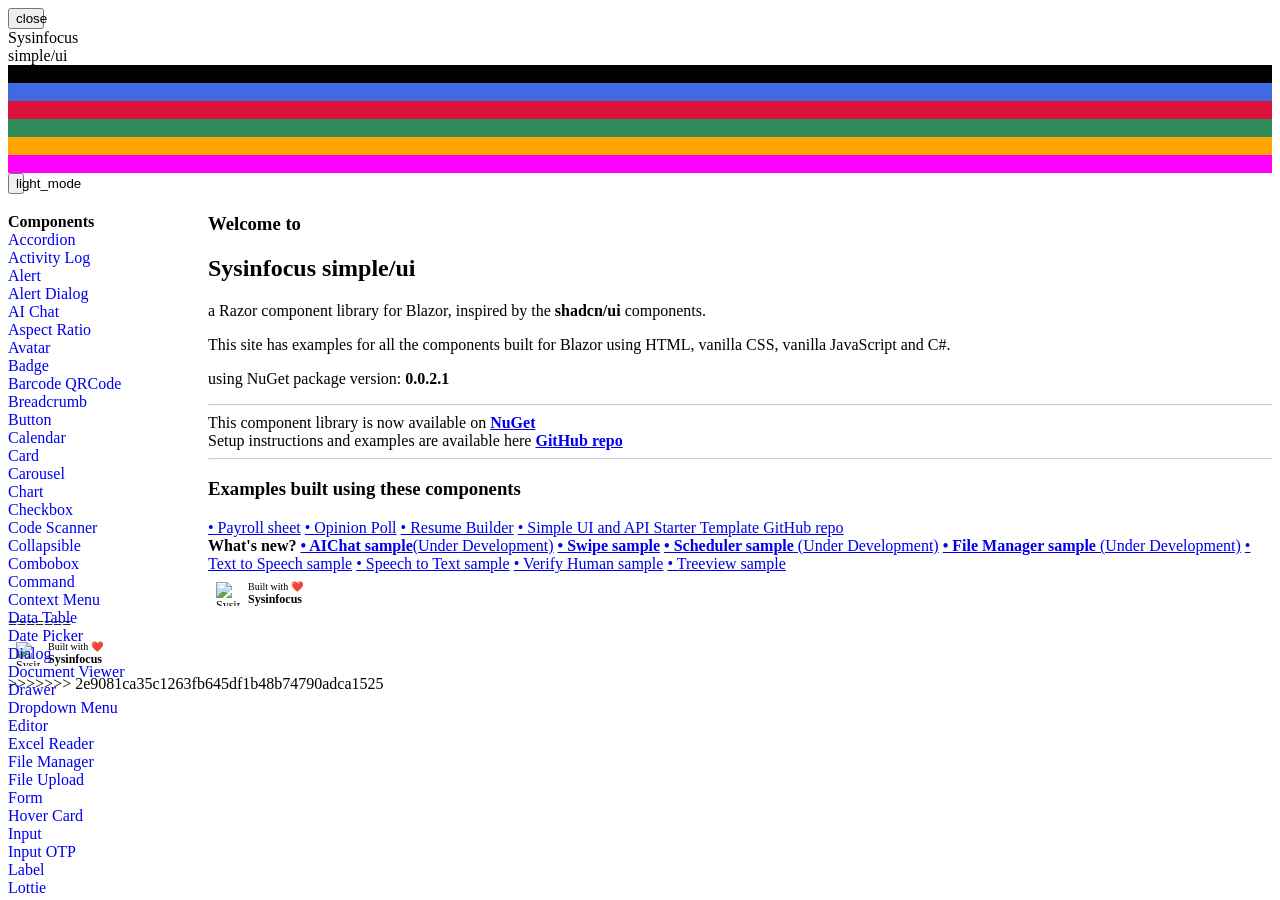
==== commit d8dbd9dc: "Update index.html" ====
--- a/index.html
+++ b/index.html
@@ -18,7 +18,6 @@
     <link href="_content/Sysinfocus.AspNetCore.Components/Sysinfocus.AspNetCore.Components.bundle.scp.css" rel="stylesheet" />
     <link href="_content/Sysinfocus.AspNetCore.Components.AIChat/Sysinfocus.AspNetCore.Components.AIChat.bundle.scp.css" rel="stylesheet" />
     <script type="text/javascript">
-<<<<<<< HEAD
         if (location.href.indexOf("github") >= 0) {
             document.querySelector("base").href = "/shadcn-inspired/";
             // Single Page Apps for GitHub Pages
@@ -44,31 +43,6 @@
              }(window.location))
          }
     </script>
-=======
-
-        // Single Page Apps for GitHub Pages
-        // MIT License
-        // https://github.com/rafgraph/spa-github-pages
-        // This script checks to see if a redirect is present in the query string,
-        // converts it back into the correct url and adds it to the
-        // browser's history using window.history.replaceState(...),
-        // which won't cause the browser to attempt to load the new url. 
-        // When the single page app is loaded further down in this file,
-        // the correct url will be waiting in the browser's history for
-        // the single page app to route accordingly.
-      
-        (function(l) {
-         if (l.search[1] === '/' ) {
-          var decoded = l.search.slice(1).split('&').map(function(s) { 
-          return s.replace(/~and~/g, '&')
-          }).join('?');
-          window.history.replaceState(null, null,
-              l.pathname.slice(0, -1) + decoded + l.hash
-           );
-          }
-         }(window.location))
-      </script>
->>>>>>> 2e9081ca35c1263fb645df1b48b74790adca1525
 </head>
 
 <body>
@@ -132,8 +106,6 @@
                             </div>
                         </div>
                     </section>
-
-<<<<<<< HEAD
                     <div class="mt1">
                         <style>
                             .sbc-about {
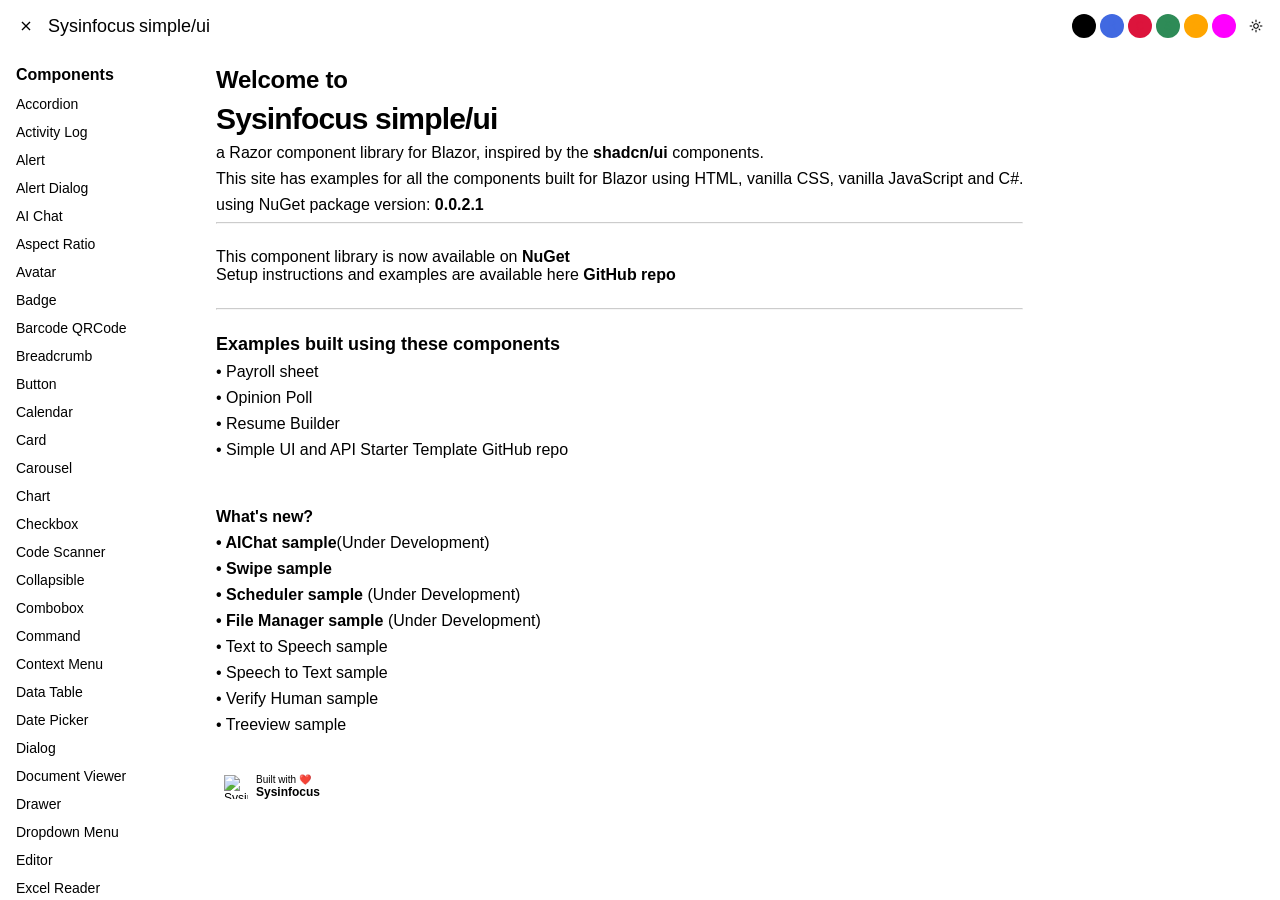
==== commit 1b877374: "Update index.html" ====
--- a/index.html
+++ b/index.html
@@ -6,14 +6,14 @@
     <title>Sysinfocus simple/ui - Blazor Components inspired by shadcn/ui</title>
     <meta name="viewport" content="width=device-width, initial-scale=1.0">
     <meta name="description" content="Sysinfocus simple/ui - Blazor Components inspired by shadcn/ui" />
-    <base href="/shadcn-inspired/" />
+    <base href="/" />
     <link href="favicon.ico" rel="icon" />
     <link rel="preconnect" href="https://cdn.jsdelivr.net" />
     <link rel="preconnect" href="https://fonts.googleapis.com" />
     <link rel="preconnect" href="https://fonts.gstatic.com" />
     <link rel="preconnect" href="https://cdnjs.cloudflare.com" />
     <link rel="preconnect" href="https://unpkg.com" />
-    <link href="css/app.css" rel="stylesheet" />    
+    <link href="css/app.css" rel="stylesheet" />
     <link href="_content/Sysinfocus.AspNetCore.Components/styles.css" rel="stylesheet" />
     <link href="_content/Sysinfocus.AspNetCore.Components/Sysinfocus.AspNetCore.Components.bundle.scp.css" rel="stylesheet" />
     <link href="_content/Sysinfocus.AspNetCore.Components.AIChat/Sysinfocus.AspNetCore.Components.AIChat.bundle.scp.css" rel="stylesheet" />
@@ -106,6 +106,7 @@
                             </div>
                         </div>
                     </section>
+
                     <div class="mt1">
                         <style>
                             .sbc-about {
@@ -156,23 +157,4 @@
     </div>
     <script src="_framework/blazor.webassembly.js"></script>
 </body>
-
 </html>
-=======
-            <div class="mt1"><style>
-    .sbc-about { text-decoration:none; width: fit-content; display: flex; gap: 0.5rem; align-items: center; font-size: 12px; background-color: var(--primary-fg); color: var(--primary-bg); padding: 0.5rem; border-radius: 6px; transition: all 300ms ease-in-out }
-    .sbc-about img { width: 24px; height: 24px; transition: all 300ms ease-in-out }
-    .sbc-about div { display: flex; flex-direction: column }
-    .sbc-about:hover { cursor: pointer }
-    .sbc-about:hover img { transform: scale(1.3) }
-</style>
-<a class="sbc-about" href="https://sysinfocus.com/simple-ui/" target="_blank"><img src="https://sysinfocus.github.io/shadcn-inspired/favicon.ico" alt="Sysinfocus">
-    <div><small>Built with ❤️</small>
-        <b>Sysinfocus</b></div></a></div></div></main></div>
-        <!--<div class="app-loading"><span style="--d: 300ms"></span><span style="--d: 200ms"></span><span style="--d: 100ms"></span><span style="--d: 200ms"></span><span style="--d: 300ms"></span></div>-->
-    </div>    
-    <script src="_framework/blazor.webassembly.js"></script>
-</body>
-
-</html>
->>>>>>> 2e9081ca35c1263fb645df1b48b74790adca1525
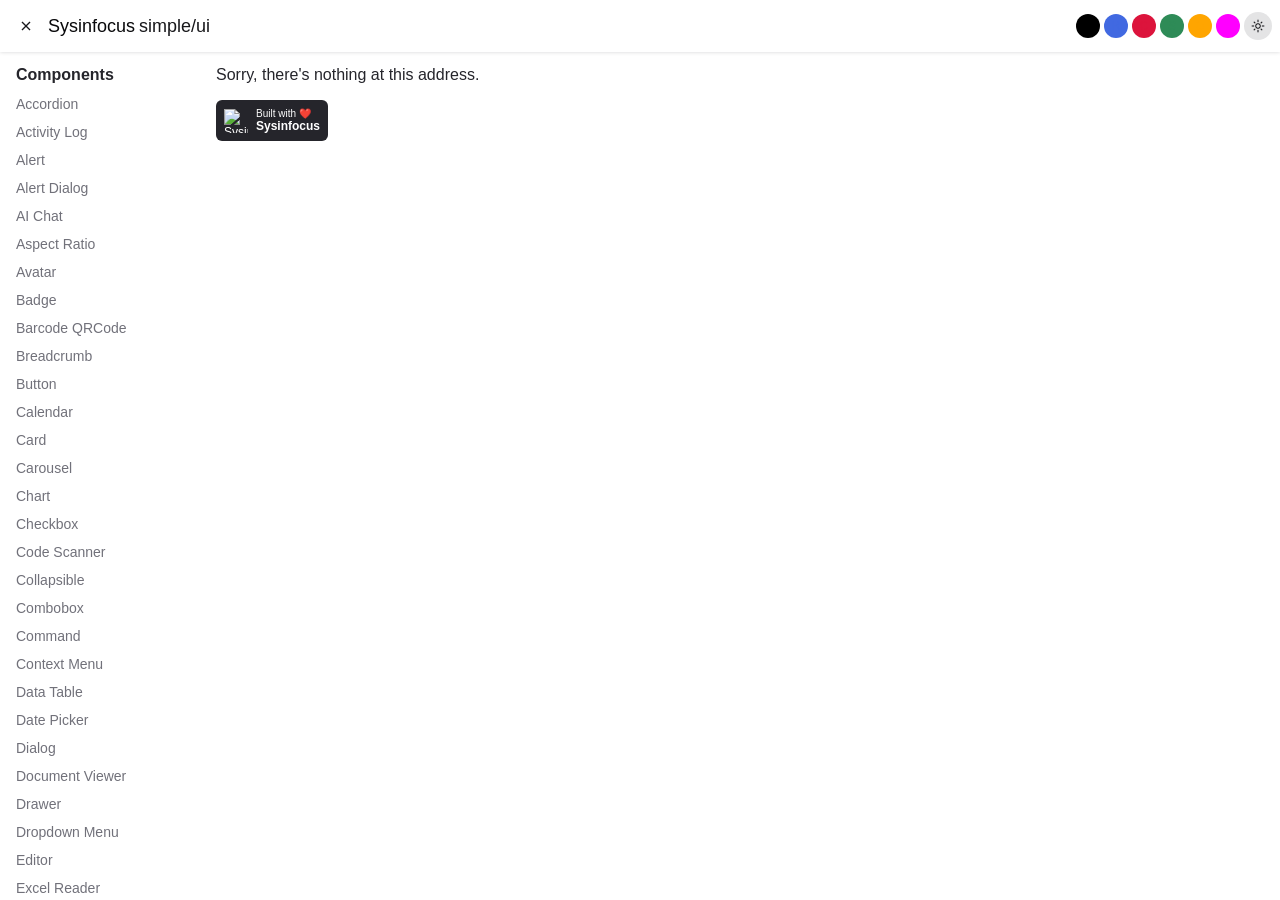
==== commit 8452c98d: "fixes" ====
--- a/index.html
+++ b/index.html
@@ -1,4 +1,4 @@
-<!DOCTYPE html>
+﻿<!DOCTYPE html>
 <html lang="en">
 
 <head>
@@ -157,4 +157,5 @@
     </div>
     <script src="_framework/blazor.webassembly.js"></script>
 </body>
-</html>
+
+</html>
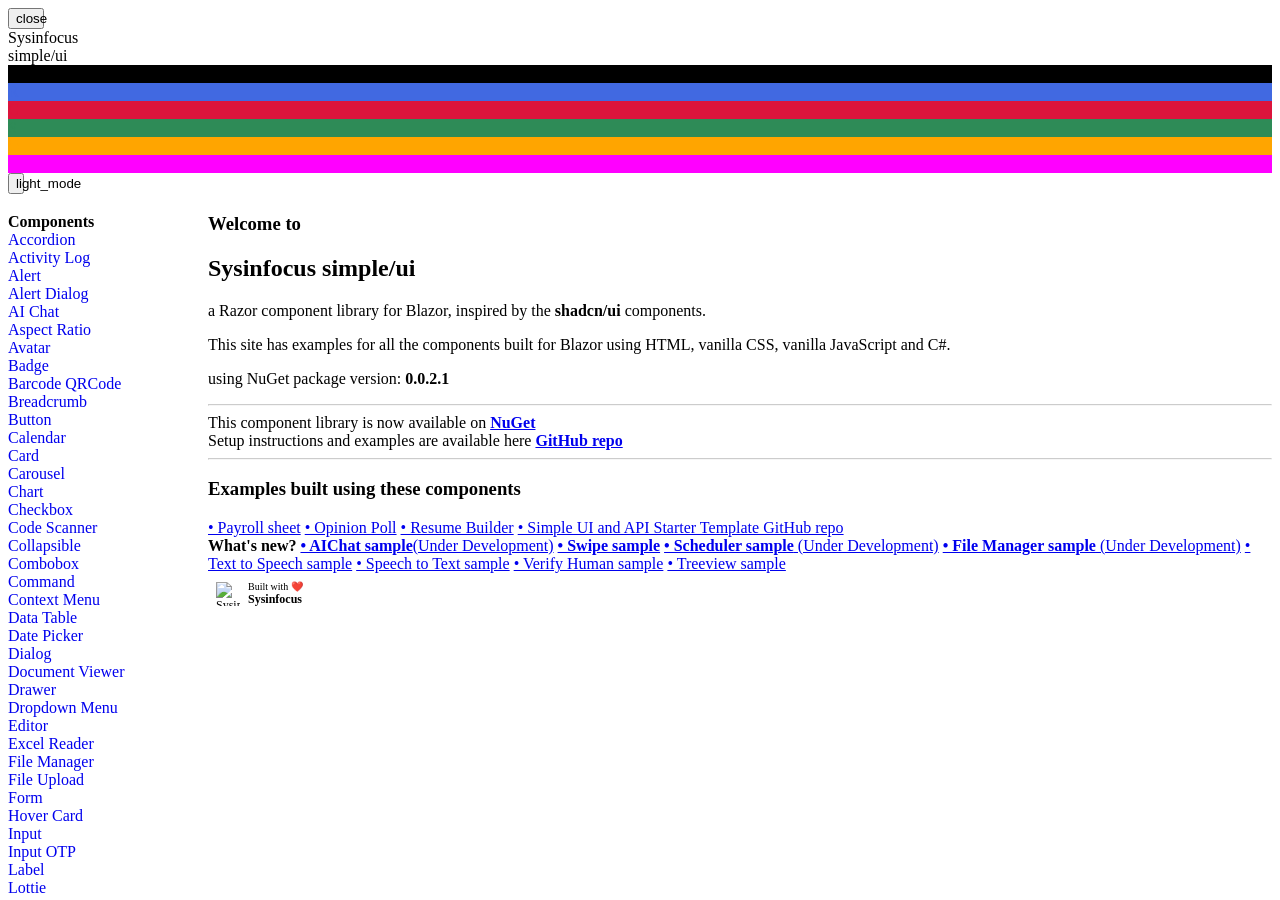
==== commit 06a91b2a: "Update index.html" ====
--- a/index.html
+++ b/index.html
@@ -5,8 +5,8 @@
     <meta charset="utf-8" />
     <title>Sysinfocus simple/ui - Blazor Components inspired by shadcn/ui</title>
     <meta name="viewport" content="width=device-width, initial-scale=1.0">
-    <meta name="description" content="Sysinfocus simple/ui - Blazor Components inspired by shadcn/ui" />
-    <base href="/" />
+    <meta name="description" content="Sysinfocus simple/ui - Blazor Components inspired by shadcn/ui" />    
+    <base href="/shadcn-inspired/" />
     <link href="favicon.ico" rel="icon" />
     <link rel="preconnect" href="https://cdn.jsdelivr.net" />
     <link rel="preconnect" href="https://fonts.googleapis.com" />
@@ -14,34 +14,32 @@
     <link rel="preconnect" href="https://cdnjs.cloudflare.com" />
     <link rel="preconnect" href="https://unpkg.com" />
     <link href="css/app.css" rel="stylesheet" />
+    <link href="css/app.css" rel="stylesheet" />
     <link href="_content/Sysinfocus.AspNetCore.Components/styles.css" rel="stylesheet" />
     <link href="_content/Sysinfocus.AspNetCore.Components/Sysinfocus.AspNetCore.Components.bundle.scp.css" rel="stylesheet" />
     <link href="_content/Sysinfocus.AspNetCore.Components.AIChat/Sysinfocus.AspNetCore.Components.AIChat.bundle.scp.css" rel="stylesheet" />
     <script type="text/javascript">
-        if (location.href.indexOf("github") >= 0) {
-            document.querySelector("base").href = "/shadcn-inspired/";
-            // Single Page Apps for GitHub Pages
-            // MIT License
-            // https://github.com/rafgraph/spa-github-pages
-            // This script checks to see if a redirect is present in the query string,
-            // converts it back into the correct url and adds it to the
-            // browser's history using window.history.replaceState(...),
-            // which won't cause the browser to attempt to load the new url.
-            // When the single page app is loaded further down in this file,
-            // the correct url will be waiting in the browser's history for
-            // the single page app to route accordingly.
+        // Single Page Apps for GitHub Pages
+        // MIT License
+        // https://github.com/rafgraph/spa-github-pages
+        // This script checks to see if a redirect is present in the query string,
+        // converts it back into the correct url and adds it to the
+        // browser's history using window.history.replaceState(...),
+        // which won't cause the browser to attempt to load the new url.
+        // When the single page app is loaded further down in this file,
+        // the correct url will be waiting in the browser's history for
+        // the single page app to route accordingly.
 
-            (function(l) {
-             if (l.search[1] === '/' ) {
-              var decoded = l.search.slice(1).split('&').map(function(s) {
-              return s.replace(/~and~/g, '&')
-              }).join('?');
-              window.history.replaceState(null, null,
-                  l.pathname.slice(0, -1) + decoded + l.hash
-               );
-              }
-             }(window.location))
-         }
+        (function(l) {
+         if (l.search[1] === '/' ) {
+          var decoded = l.search.slice(1).split('&').map(function(s) {
+          return s.replace(/~and~/g, '&')
+          }).join('?');
+          window.history.replaceState(null, null,
+              l.pathname.slice(0, -1) + decoded + l.hash
+           );
+          }
+         }(window.location))         
     </script>
 </head>
 
@@ -158,4 +156,4 @@
     <script src="_framework/blazor.webassembly.js"></script>
 </body>
 
-</html>+</html>
